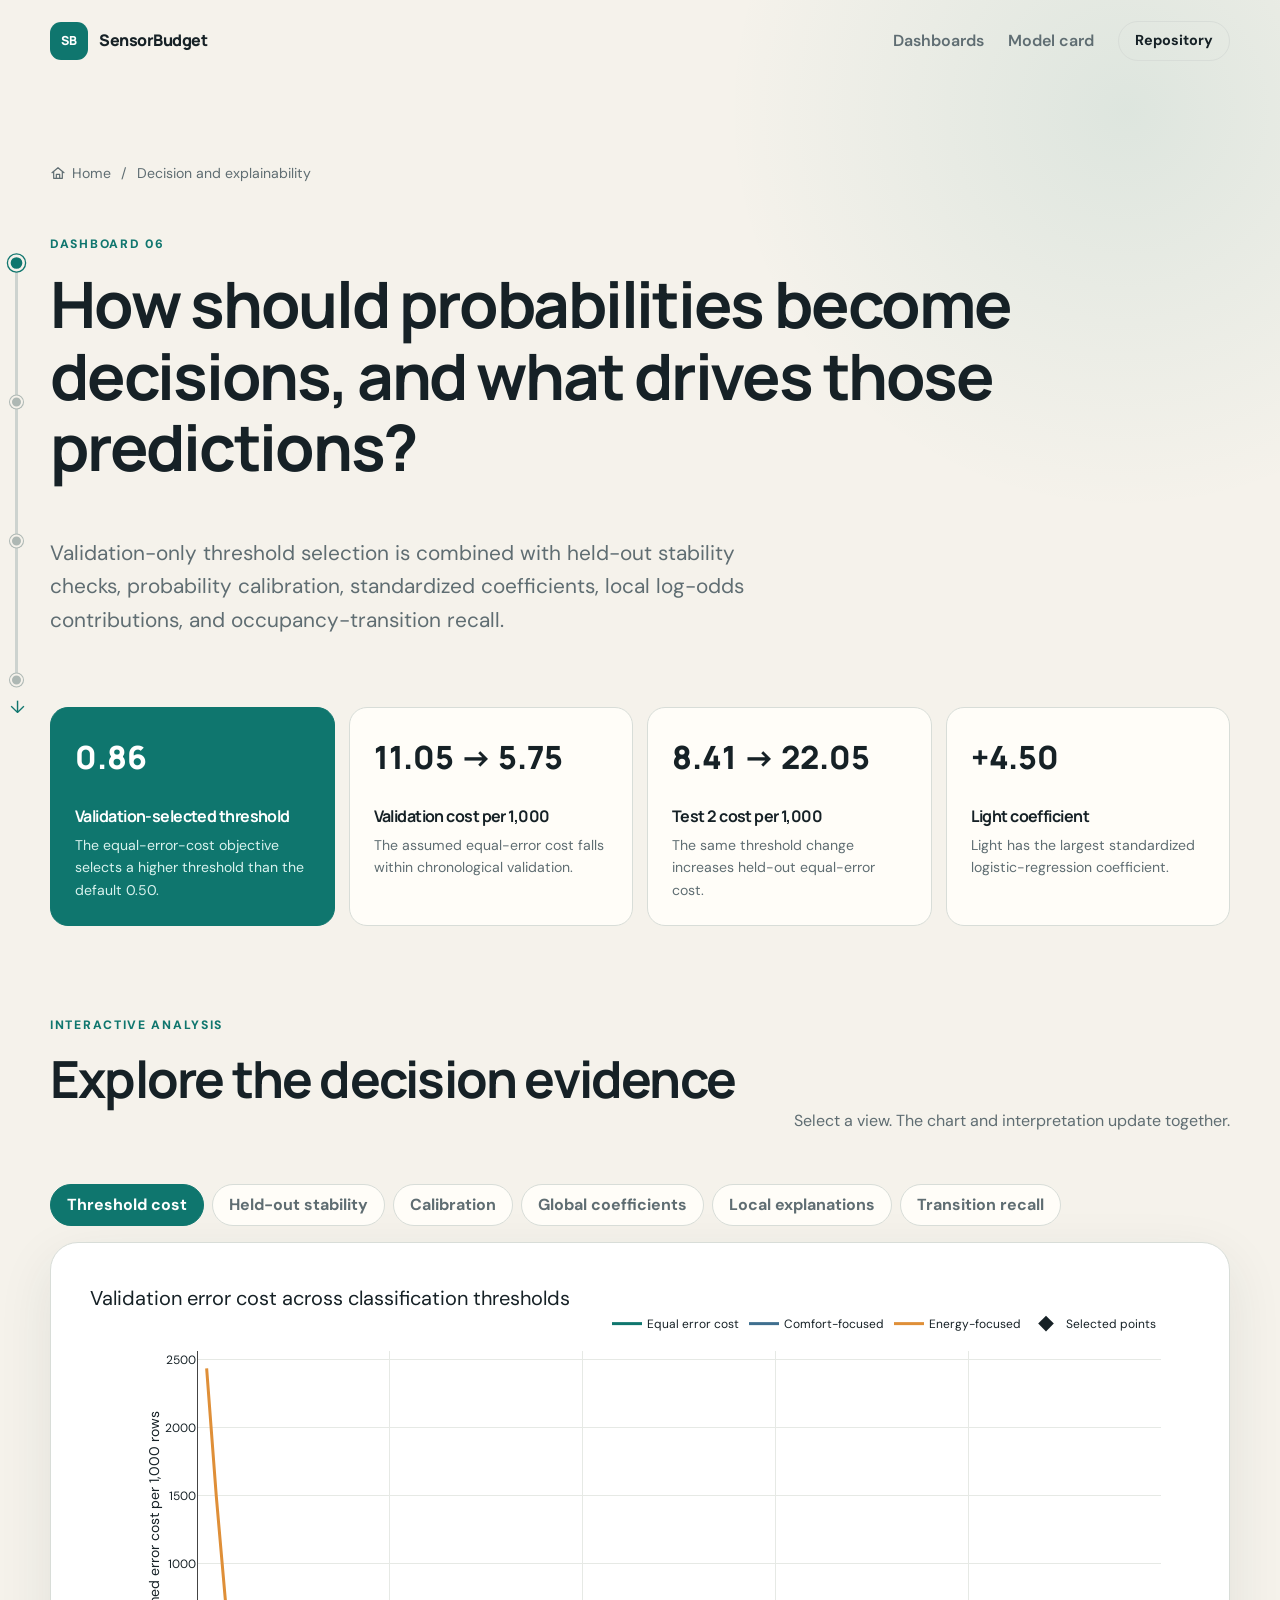
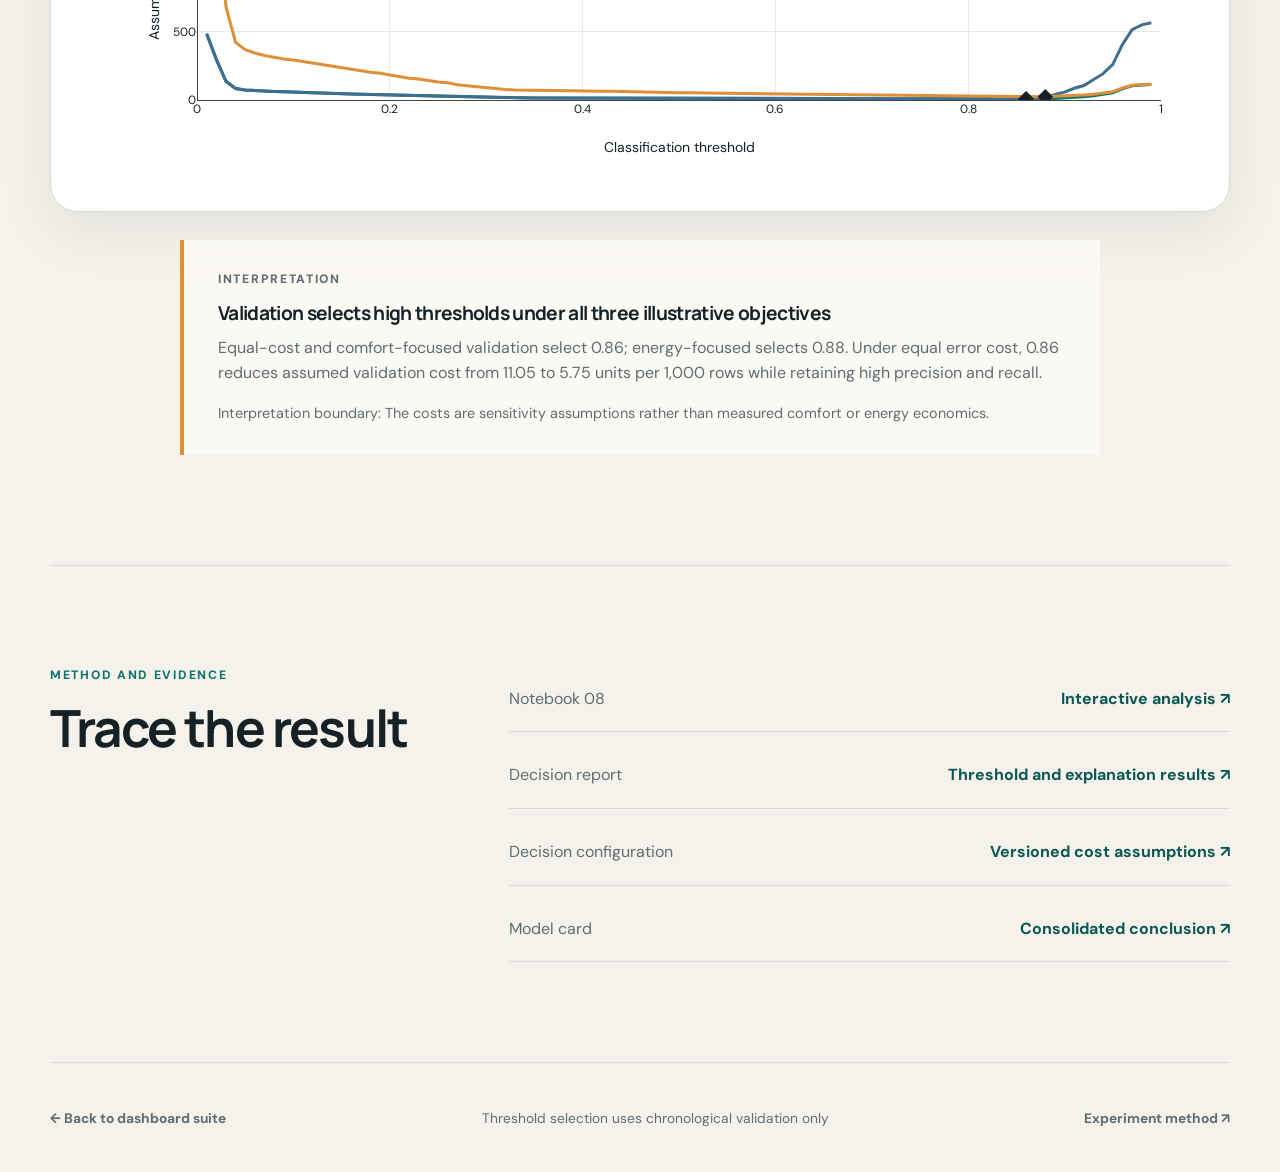
==== site/dashboards/decision-explainability.html @ 262480f1 "feat: add interactive dashboard suite" ====
<!doctype html><html lang="en"><head><meta charset="utf-8"><meta name="viewport" content="width=device-width, initial-scale=1"><meta name="description" content="Interactive SensorBudget decision threshold, calibration, and explanation evidence."><title>Decision and explainability | SensorBudget</title><link rel="preconnect" href="https://fonts.googleapis.com"><link rel="preconnect" href="https://fonts.gstatic.com" crossorigin><link href="https://fonts.googleapis.com/css2?family=DM+Sans:wght@400;500;600;700&amp;family=Manrope:wght@600;700;800&amp;display=swap" rel="stylesheet"><link rel="stylesheet" href="../assets/css/styles.css"><script src="https://cdn.plot.ly/plotly-2.35.2.min.js" defer></script><script src="../assets/js/decision-explainability.js" defer></script></head>
<body><header class="site-header"><a class="brand" href="../index.html" aria-label="SensorBudget home"><span class="brand-mark" aria-hidden="true">SB</span><span>SensorBudget</span></a><nav class="header-nav" aria-label="Primary navigation"><a href="../index.html#dashboards">Dashboards</a><a href="https://github.com/michael-slota/sensorbudget/blob/main/reports/model_card.md">Model card</a><a class="button button-small button-ghost" href="https://github.com/michael-slota/sensorbudget">Repository</a></nav></header>
<main><section class="dashboard-hero"><div><p class="breadcrumb"><a class="breadcrumb-home" href="../index.html"><svg viewBox="0 0 24 24" aria-hidden="true"><path d="M3 11.5 12 4l9 7.5M5.5 10v10h13V10M9.5 20v-6h5v6"/></svg>Home</a><span>/</span>Decision and explainability</p><p class="eyebrow">Dashboard 06</p><h1>How should probabilities become decisions, and what drives those predictions?</h1><p class="hero-lead">Validation-only threshold selection is combined with held-out stability checks, probability calibration, standardized coefficients, local log-odds contributions, and occupancy-transition recall.</p></div></section>
<section class="finding-strip" aria-labelledby="decision-findings-title"><h2 id="decision-findings-title" class="sr-only">Key findings</h2><article class="finding-card finding-card-accent"><span class="finding-value">0.86</span><h3>Validation-selected threshold</h3><p>The equal-error-cost objective selects a higher threshold than the default 0.50.</p></article><article class="finding-card"><span class="finding-value">11.05 → 5.75</span><h3>Validation cost per 1,000</h3><p>The assumed equal-error cost falls within chronological validation.</p></article><article class="finding-card"><span class="finding-value">8.41 → 22.05</span><h3>Test 2 cost per 1,000</h3><p>The same threshold change increases held-out equal-error cost.</p></article><article class="finding-card"><span class="finding-value">+4.50</span><h3>Light coefficient</h3><p>Light has the largest standardized logistic-regression coefficient.</p></article></section>
<section class="dashboard-stage" aria-labelledby="decision-view-heading"><div class="stage-header"><div><p class="eyebrow">Interactive analysis</p><h2 id="decision-view-heading">Explore the decision evidence</h2></div><p>Select a view. The chart and interpretation update together.</p></div><div class="view-tabs" role="tablist" aria-label="Decision and explainability chart views"><button class="view-tab is-active" type="button" role="tab" aria-selected="true" data-view="threshold">Threshold cost</button><button class="view-tab" type="button" role="tab" aria-selected="false" data-view="heldout">Held-out stability</button><button class="view-tab" type="button" role="tab" aria-selected="false" data-view="calibration">Calibration</button><button class="view-tab" type="button" role="tab" aria-selected="false" data-view="coefficients">Global coefficients</button><button class="view-tab" type="button" role="tab" aria-selected="false" data-view="local">Local explanations</button><button class="view-tab" type="button" role="tab" aria-selected="false" data-view="transitions">Transition recall</button></div><div class="chart-shell"><div id="decision-chart" class="plot" role="tabpanel" aria-live="polite" aria-label="Interactive decision and explainability chart"></div><div id="chart-error" class="chart-error" hidden>The chart data could not be loaded. Refresh the page or view the source notebook.</div></div><article class="interpretation-panel" aria-live="polite"><p class="interpretation-label">Interpretation</p><h3 id="interpretation-title"></h3><p id="interpretation-copy"></p><p id="interpretation-boundary" class="interpretation-boundary"></p></article></section>
<section class="section evidence-section" aria-labelledby="decision-evidence-title"><div><p class="eyebrow">Method and evidence</p><h2 id="decision-evidence-title">Trace the result</h2></div><div class="evidence-links"><a href="https://github.com/michael-slota/sensorbudget/blob/main/notebooks/08_decision_explainability.ipynb" target="_blank" rel="noopener noreferrer"><span>Notebook 08</span><strong>Interactive analysis ↗</strong></a><a href="https://github.com/michael-slota/sensorbudget/blob/main/reports/decision_explainability_results.md" target="_blank" rel="noopener noreferrer"><span>Decision report</span><strong>Threshold and explanation results ↗</strong></a><a href="https://github.com/michael-slota/sensorbudget/blob/main/configs/decision_explainability.json" target="_blank" rel="noopener noreferrer"><span>Decision configuration</span><strong>Versioned cost assumptions ↗</strong></a><a href="https://github.com/michael-slota/sensorbudget/blob/main/reports/model_card.md" target="_blank" rel="noopener noreferrer"><span>Model card</span><strong>Consolidated conclusion ↗</strong></a></div></section></main>
<footer class="site-footer"><a href="../index.html">← Back to dashboard suite</a><span>Threshold selection uses chronological validation only</span><a href="https://github.com/michael-slota/sensorbudget/blob/main/docs/decision_explainability.md" target="_blank" rel="noopener noreferrer">Experiment method ↗</a></footer></body></html>
---- site/assets/css/styles.css ----
:root {
  --ink: #162126;
  --muted: #5f6d72;
  --paper: #f5f2eb;
  --surface: #fffdf8;
  --surface-strong: #ffffff;
  --line: #d8ddd8;
  --teal: #0f766e;
  --teal-dark: #0b5752;
  --teal-soft: #dceee9;
  --amber: #df8f38;
  --blue: #3f6f8f;
  --shadow: 0 18px 55px rgb(34 50 54 / 9%);
  --radius-lg: 28px;
  --radius-md: 18px;
  --content: 1180px;
}

* { box-sizing: border-box; }
html { scroll-behavior: smooth; }
body {
  margin: 0;
  color: var(--ink);
  background:
    radial-gradient(circle at 88% 4%, rgb(15 118 110 / 10%), transparent 25rem),
    var(--paper);
  font-family: "DM Sans", system-ui, sans-serif;
  line-height: 1.6;
}

a { color: inherit; }
h1, h2, h3, p { margin-top: 0; }
h1, h2, h3 {
  font-family: "Manrope", "DM Sans", sans-serif;
  line-height: 1.12;
  letter-spacing: -0.035em;
}
h1 { max-width: 900px; font-size: clamp(2.65rem, 6vw, 5.8rem); }
h2 { font-size: clamp(2rem, 4vw, 3.35rem); }
h3 { font-size: 1.2rem; }

.site-header,
.site-footer,
.hero,
.dashboard-hero,
.section,
.finding-strip,
.dashboard-stage {
  width: min(calc(100% - 40px), var(--content));
  margin-inline: auto;
}

.site-header {
  min-height: 82px;
  display: flex;
  align-items: center;
  justify-content: space-between;
  gap: 24px;
}

.scroll-rail {
  --page-progress: 0;
  position: fixed;
  z-index: 20;
  top: 50%;
  left: max(18px, calc((100vw - var(--content)) / 2 - 134px));
  width: 108px;
  height: 430px;
  transform: translateY(-45%);
  color: var(--muted);
}
.scroll-rail-track {
  position: absolute;
  top: 0;
  bottom: 0;
  left: 5px;
  width: 3px;
  overflow: hidden;
  border-radius: 999px;
  background: #cdd3cf;
}
.scroll-rail-track span {
  display: block;
  width: 100%;
  height: 0;
  border-radius: inherit;
  background: var(--teal);
  transition: height 80ms linear;
}
.scroll-rail-links {
  height: 100%;
  display: flex;
  flex-direction: column;
  justify-content: space-between;
}
.scroll-rail-links a {
  position: relative;
  display: flex;
  align-items: center;
  gap: 9px;
  color: var(--muted);
  font-size: 0.84rem;
  font-weight: 700;
  text-decoration: none;
  transition: color 160ms ease;
}
.scroll-rail-dot {
  position: relative;
  z-index: 1;
  width: 13px;
  height: 13px;
  flex: 0 0 13px;
  border: 2px solid var(--paper);
  border-radius: 50%;
  background: #aeb8b4;
  box-shadow: 0 0 0 1px #aeb8b4;
  transition: transform 160ms ease, background 160ms ease, box-shadow 160ms ease;
}
.scroll-rail-links a:hover,
.scroll-rail-links a.is-active { color: var(--teal-dark); }
.scroll-rail-links a.is-active > .scroll-rail-dot {
  transform: scale(1.3);
  background: var(--teal);
  box-shadow: 0 0 0 1px var(--teal);
}
.scroll-rail-more {
  position: absolute;
  bottom: -34px;
  left: 0;
  color: var(--teal);
  font-size: 1.1rem;
  animation: scroll-cue 1.8s ease-in-out infinite;
}
.scroll-rail.is-complete .scroll-rail-more { opacity: 0; animation: none; }

@keyframes scroll-cue {
  0%, 100% { transform: translateY(0); }
  50% { transform: translateY(5px); }
}
.brand {
  display: inline-flex;
  align-items: center;
  gap: 11px;
  font-family: "Manrope", sans-serif;
  font-weight: 800;
  text-decoration: none;
  letter-spacing: -0.03em;
}
.brand-mark {
  display: grid;
  place-items: center;
  width: 38px;
  aspect-ratio: 1;
  color: white;
  background: var(--teal);
  border-radius: 11px;
  font-size: 0.78rem;
  letter-spacing: 0.02em;
}
.header-nav { display: flex; align-items: center; gap: 24px; }
.header-nav > a:not(.button) { color: var(--muted); text-decoration: none; font-weight: 600; }
.header-nav > a:hover { color: var(--teal-dark); }

.button {
  display: inline-flex;
  align-items: center;
  justify-content: center;
  min-height: 48px;
  padding: 0 20px;
  border: 1px solid transparent;
  border-radius: 999px;
  font-weight: 700;
  text-decoration: none;
  transition: transform 160ms ease, background 160ms ease, border-color 160ms ease;
}
.button:hover { transform: translateY(-2px); }
.button-primary { color: white; background: var(--teal); }
.button-primary:hover { background: var(--teal-dark); }
.button-secondary { border-color: var(--line); background: rgb(255 255 255 / 50%); }
.button-ghost { min-height: 40px; border-color: var(--line); }
.button-small { padding-inline: 16px; font-size: 0.9rem; }

.hero { min-height: 570px; display: grid; align-items: center; }
.landing-hero { grid-template-columns: minmax(0, 1.5fr) minmax(310px, 0.65fr); gap: 55px; }
.landing-hero h1 { font-size: clamp(2.5rem, 5vw, 4.45rem); }
.hero-copy { padding-block: 55px; }
.eyebrow,
.panel-kicker,
.interpretation-label {
  margin-bottom: 14px;
  color: var(--teal);
  font-size: 0.76rem;
  font-weight: 800;
  letter-spacing: 0.14em;
  text-transform: uppercase;
}
.hero-lead { max-width: 720px; color: var(--muted); font-size: clamp(1.05rem, 2vw, 1.3rem); }
.hero-actions { display: flex; flex-wrap: wrap; gap: 12px; margin-top: 32px; }
.scope-note { margin-top: 20px; color: var(--muted); font-size: 0.88rem; }
.hero-panel {
  padding: 30px;
  border: 1px solid rgb(15 118 110 / 16%);
  border-radius: var(--radius-lg);
  background: rgb(255 253 248 / 82%);
  box-shadow: var(--shadow);
  backdrop-filter: blur(12px);
}
.metric-stack > div { padding: 22px 0; border-top: 1px solid var(--line); }
.metric-stack > div:first-child { border-top: 0; }
.metric-value { display: block; font-family: "Manrope", sans-serif; font-size: 2rem; font-weight: 800; }
.metric-label { color: var(--muted); font-size: 0.9rem; }
.panel-footnote { margin: 8px 0 0; color: var(--muted); font-size: 0.8rem; }

.section { padding-block: 100px; }
.narrative-section { padding-block: 70px 90px; border-top: 1px solid var(--line); }
.narrative-section > div:first-child,
.narrative-copy { max-width: 880px; }
.narrative-copy { margin-top: 30px; color: var(--muted); font-size: 1.12rem; }
#dashboards { border-top: 1px solid var(--line); }
.section-heading { margin-bottom: 42px; }
.section-heading h2 { margin-bottom: 14px; }
.section-heading p:last-child { max-width: 620px; margin-bottom: 0; color: var(--muted); }

.dashboard-grid { display: grid; grid-template-columns: repeat(2, minmax(0, 1fr)); gap: 18px; }
.dashboard-card {
  position: relative;
  min-height: 220px;
  padding: 28px;
  display: grid;
  grid-template-columns: 48px 1fr auto;
  gap: 20px;
  border: 1px solid var(--line);
  border-radius: var(--radius-md);
  background: rgb(255 253 248 / 75%);
  text-decoration: none;
}
.dashboard-card-live { box-shadow: 0 0 0 0 transparent; transition: box-shadow 180ms ease, transform 180ms ease; }
.dashboard-card-live:hover { transform: translateY(-4px); box-shadow: var(--shadow); border-color: rgb(15 118 110 / 35%); }
.dashboard-card-planned { color: #788387; background: rgb(235 234 229 / 55%); }
.card-index { font-family: "Manrope", sans-serif; color: var(--teal); font-weight: 800; }
.dashboard-card h3 { margin: 14px 0 10px; font-size: 1.45rem; }
.dashboard-card p { margin: 0; color: var(--muted); }
.card-arrow { align-self: end; color: var(--teal); font-size: 1.8rem; }
.status-pill { display: inline-flex; padding: 4px 9px; border-radius: 999px; background: #e4e6e2; font-size: 0.7rem; font-weight: 800; text-transform: uppercase; letter-spacing: 0.09em; }
.status-live { color: var(--teal-dark); background: var(--teal-soft); }

.boundary-section { margin-bottom: 90px; padding: 60px; border-radius: var(--radius-lg); color: white; background: var(--ink); }
.boundary-section .eyebrow { color: #72c5ba; }
.boundary-section h2 { max-width: 850px; }
.boundary-grid { display: grid; grid-template-columns: repeat(3, 1fr); gap: 32px; margin-top: 40px; color: #c7d0d2; }
.boundary-grid strong { display: block; margin-bottom: 8px; color: white; font-family: "Manrope", sans-serif; }

.closing-summary { max-width: 980px; padding-top: 30px; padding-bottom: 110px; }
.closing-summary h2 { max-width: 900px; }
.summary-lead { max-width: 790px; color: var(--muted); font-size: 1.12rem; }
.summary-points { margin: 36px 0 38px; border-top: 1px solid var(--line); }
.summary-points p { margin: 0; padding: 20px 0; border-bottom: 1px solid var(--line); color: var(--muted); }
.summary-points strong { display: inline-block; width: 190px; color: var(--ink); font-family: "Manrope", sans-serif; }

.dashboard-hero { min-height: 420px; padding-block: 80px 50px; }
.dashboard-hero h1 { max-width: 1000px; font-size: clamp(2.5rem, 5vw, 4.8rem); }
.breadcrumb { display: flex; gap: 10px; margin-bottom: 50px; color: var(--muted); font-size: 0.88rem; }
.breadcrumb a { text-decoration: none; }
.breadcrumb-home { display: inline-flex; align-items: center; gap: 6px; }
.breadcrumb-home svg { width: 16px; height: 16px; fill: none; stroke: currentColor; stroke-width: 1.8; stroke-linecap: round; stroke-linejoin: round; }
.finding-strip { display: grid; grid-template-columns: repeat(4, 1fr); gap: 14px; }
.finding-card { min-height: 200px; padding: 24px; border: 1px solid var(--line); border-radius: var(--radius-md); background: var(--surface); }
.finding-card-accent { color: white; background: var(--teal); border-color: var(--teal); }
.finding-value { display: block; margin-bottom: 25px; font-family: "Manrope", sans-serif; font-size: 2rem; font-weight: 800; }
.finding-card h3 { margin-bottom: 8px; font-size: 1rem; }
.finding-card p { margin: 0; color: var(--muted); font-size: 0.88rem; }
.finding-card-accent p { color: #d9f2ee; }

.dashboard-stage { padding-block: 90px 110px; }
.stage-header { display: flex; align-items: end; justify-content: space-between; gap: 40px; margin-bottom: 34px; }
.stage-header p:last-child { max-width: 450px; color: var(--muted); }
.view-tabs { display: flex; flex-wrap: wrap; gap: 8px; margin-bottom: 16px; }
.view-tab {
  min-height: 42px;
  padding: 0 16px;
  border: 1px solid var(--line);
  border-radius: 999px;
  color: var(--muted);
  background: var(--surface);
  font: inherit;
  font-weight: 700;
  cursor: pointer;
}
.view-tab:hover { border-color: var(--teal); color: var(--teal-dark); }
.view-tab.is-active { color: white; border-color: var(--teal); background: var(--teal); }
.view-tab:focus-visible, a:focus-visible { outline: 3px solid rgb(223 143 56 / 55%); outline-offset: 3px; }
.chart-shell { min-height: 570px; padding: 16px; border: 1px solid var(--line); border-radius: var(--radius-lg); background: var(--surface-strong); box-shadow: var(--shadow); }
.plot { width: 100%; min-height: 535px; }
.plot .svg-container { overflow: visible; }
.chart-error { padding: 70px 25px; color: #8d342f; text-align: center; }
.interpretation-panel { max-width: 920px; margin: 28px auto 0; padding: 30px 34px; border-left: 4px solid var(--amber); background: rgb(255 253 248 / 65%); }
.interpretation-panel h3 { margin-bottom: 10px; }
.interpretation-panel p { color: var(--muted); }
.interpretation-boundary { margin-bottom: 0; font-size: 0.9rem; }

.evidence-section { display: grid; grid-template-columns: 0.7fr 1.3fr; gap: 70px; border-top: 1px solid var(--line); }
.evidence-links { display: grid; gap: 10px; }
.evidence-links a { display: flex; justify-content: space-between; gap: 20px; padding: 20px 0; border-bottom: 1px solid var(--line); text-decoration: none; }
.evidence-links span { color: var(--muted); }
.evidence-links strong { color: var(--teal-dark); }

.site-footer { min-height: 110px; display: flex; justify-content: space-between; align-items: center; gap: 25px; border-top: 1px solid var(--line); color: var(--muted); font-size: 0.86rem; }
.site-footer a { font-weight: 700; text-decoration: none; }
.license-links { text-align: center; }
.license-links a { color: var(--teal-dark); }
.sr-only { position: absolute; width: 1px; height: 1px; padding: 0; margin: -1px; overflow: hidden; clip: rect(0, 0, 0, 0); white-space: nowrap; border: 0; }

@media (max-width: 900px) {
  .landing-hero, .narrative-section, .evidence-section { grid-template-columns: 1fr; gap: 30px; }
  .hero { min-height: auto; }
  .hero-copy { padding-bottom: 20px; }
  .hero-panel { margin-bottom: 80px; }
  .finding-strip { grid-template-columns: repeat(2, 1fr); }
  .boundary-grid { grid-template-columns: 1fr; }
  .summary-points strong { display: block; width: auto; margin-bottom: 6px; }
}

@media (max-width: 1500px) {
  .scroll-rail {
    left: max(10px, calc((100vw - var(--content)) / 2 - 40px));
    width: 18px;
  }
  .scroll-rail-links a { font-size: 0; }
  .scroll-rail-links a { gap: 0; }
}

@media (max-width: 760px) {
  .scroll-rail {
    top: auto;
    right: 0;
    bottom: 0;
    left: 0;
    width: 100%;
    height: 3px;
    transform: none;
  }
  .scroll-rail-track { inset: 0; width: 100%; height: 3px; }
  .scroll-rail-track span { width: calc(var(--page-progress) * 100%); height: 100% !important; transition: width 80ms linear; }
  .scroll-rail-links,
  .scroll-rail-more { display: none; }
}

@media (max-width: 680px) {
  .site-header { align-items: flex-start; padding-block: 18px; }
  .header-nav > a:not(.button) { display: none; }
  .header-nav { gap: 8px; }
  .dashboard-grid, .finding-strip { grid-template-columns: 1fr; }
  .dashboard-card { grid-template-columns: 38px 1fr; }
  .card-arrow { display: none; }
  .section-heading, .stage-header, .site-footer { align-items: flex-start; flex-direction: column; }
  .section { padding-block: 70px; }
  .boundary-section { padding: 35px 26px; }
  .chart-shell { min-height: 500px; padding: 5px; }
  .plot { min-height: 485px; }
  .interpretation-panel { padding: 25px 22px; }
}

@media (prefers-reduced-motion: reduce) {
  html { scroll-behavior: auto; }
  *, *::before, *::after { transition-duration: 0.01ms !important; }
}
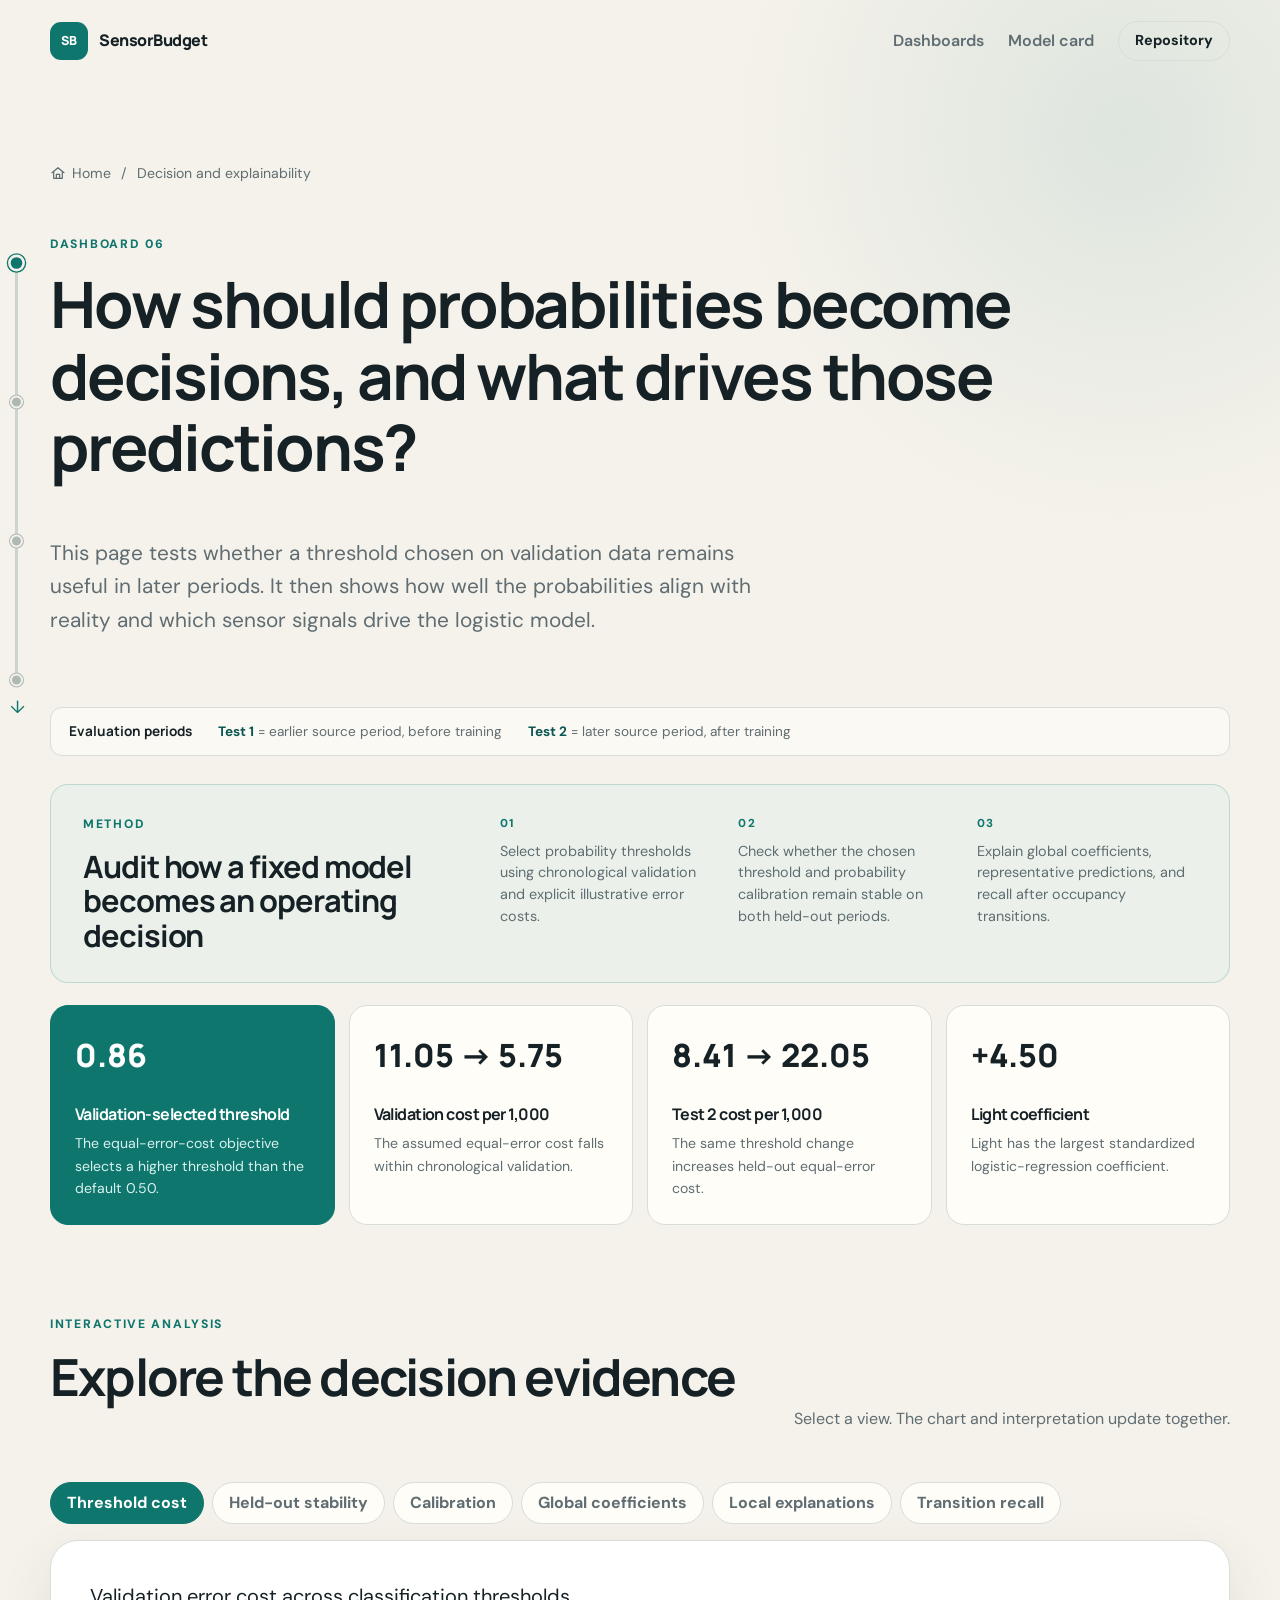
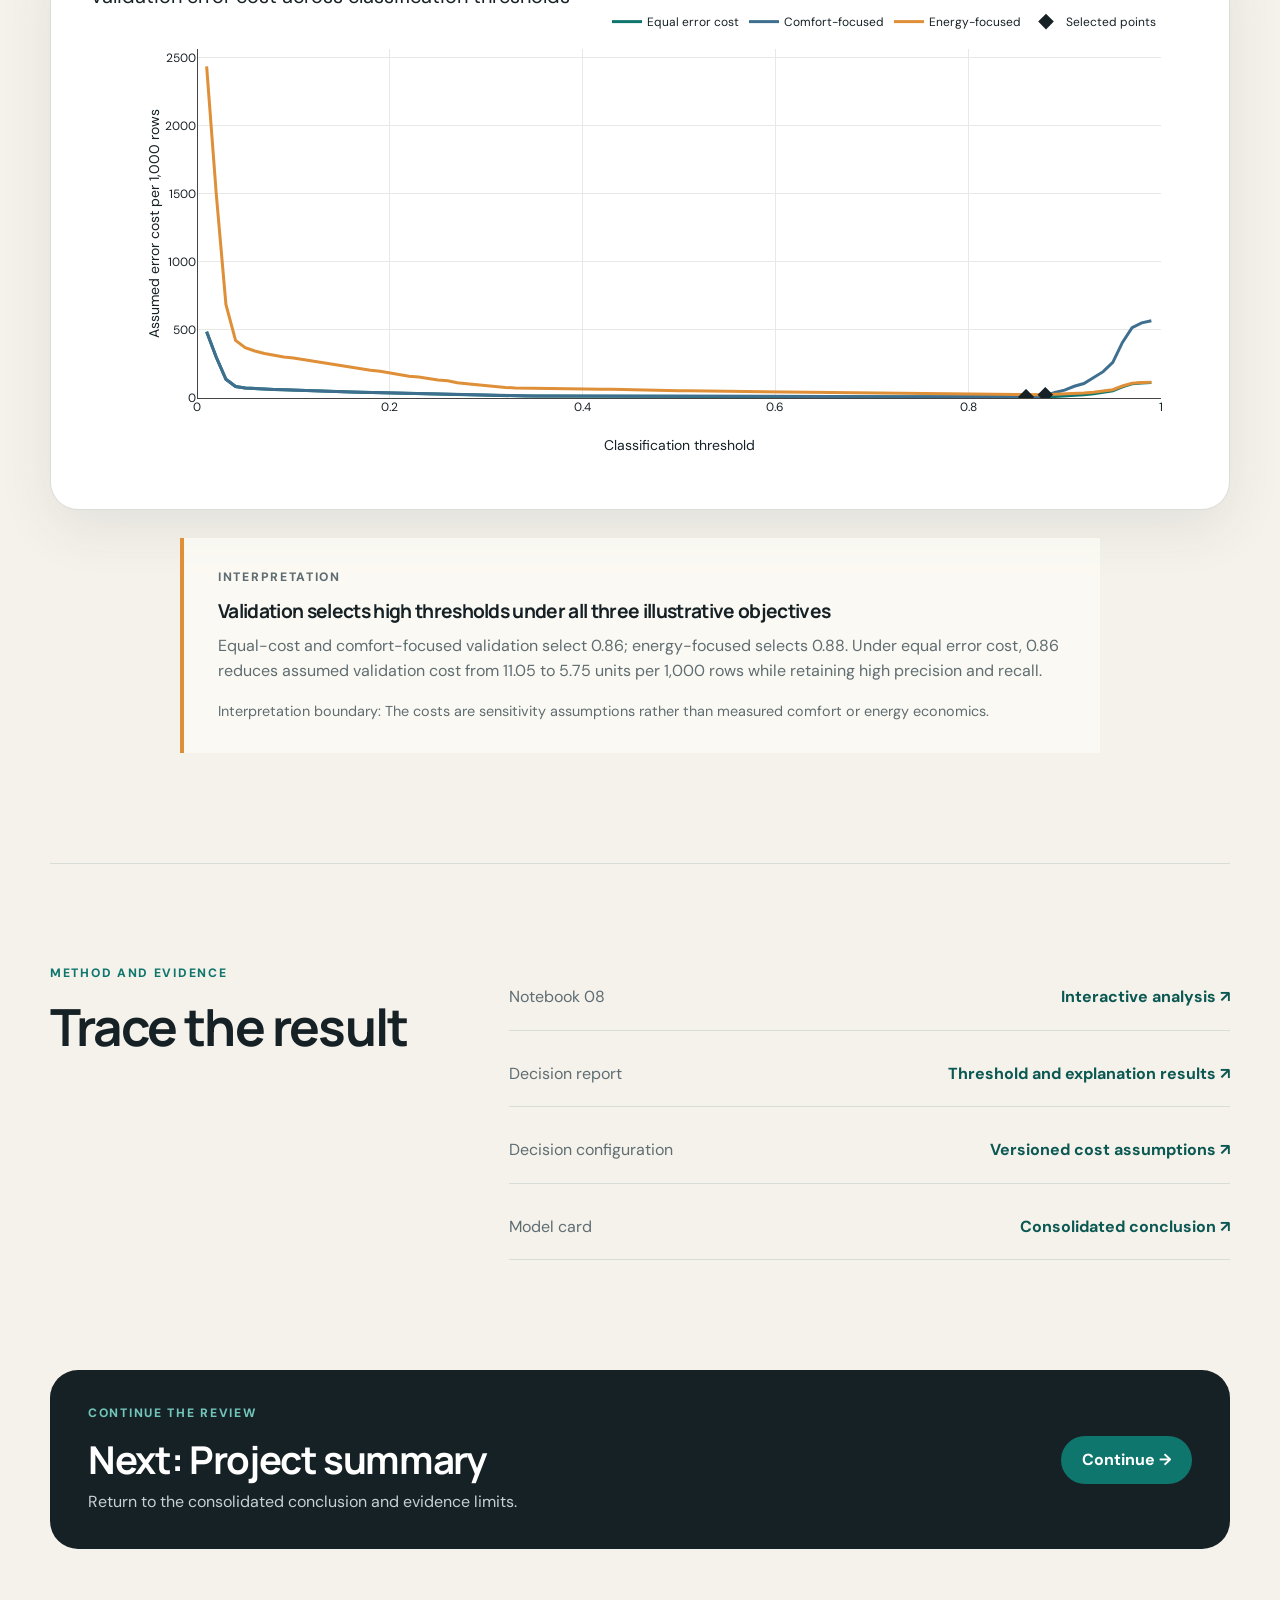
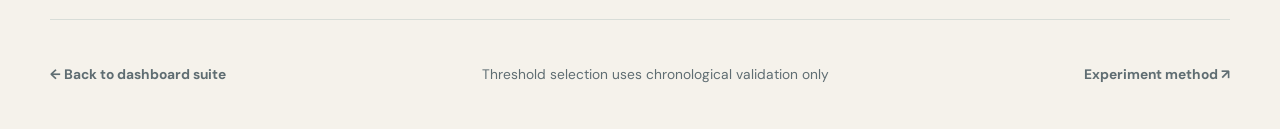
==== commit 4ce12218: "Improve project readability and navigation" ====
--- a/site/dashboards/decision-explainability.html
+++ b/site/dashboards/decision-explainability.html
@@ -1,6 +1,6 @@
 <!doctype html><html lang="en"><head><meta charset="utf-8"><meta name="viewport" content="width=device-width, initial-scale=1"><meta name="description" content="Interactive SensorBudget decision threshold, calibration, and explanation evidence."><title>Decision and explainability | SensorBudget</title><link rel="preconnect" href="https://fonts.googleapis.com"><link rel="preconnect" href="https://fonts.gstatic.com" crossorigin><link href="https://fonts.googleapis.com/css2?family=DM+Sans:wght@400;500;600;700&amp;family=Manrope:wght@600;700;800&amp;display=swap" rel="stylesheet"><link rel="stylesheet" href="../assets/css/styles.css"><script src="https://cdn.plot.ly/plotly-2.35.2.min.js" defer></script><script src="../assets/js/decision-explainability.js" defer></script></head>
 <body><header class="site-header"><a class="brand" href="../index.html" aria-label="SensorBudget home"><span class="brand-mark" aria-hidden="true">SB</span><span>SensorBudget</span></a><nav class="header-nav" aria-label="Primary navigation"><a href="../index.html#dashboards">Dashboards</a><a href="https://github.com/michael-slota/sensorbudget/blob/main/reports/model_card.md">Model card</a><a class="button button-small button-ghost" href="https://github.com/michael-slota/sensorbudget">Repository</a></nav></header>
-<main><section class="dashboard-hero"><div><p class="breadcrumb"><a class="breadcrumb-home" href="../index.html"><svg viewBox="0 0 24 24" aria-hidden="true"><path d="M3 11.5 12 4l9 7.5M5.5 10v10h13V10M9.5 20v-6h5v6"/></svg>Home</a><span>/</span>Decision and explainability</p><p class="eyebrow">Dashboard 06</p><h1>How should probabilities become decisions, and what drives those predictions?</h1><p class="hero-lead">Validation-only threshold selection is combined with held-out stability checks, probability calibration, standardized coefficients, local log-odds contributions, and occupancy-transition recall.</p></div></section>
+<main><section class="dashboard-hero"><div><p class="breadcrumb"><a class="breadcrumb-home" href="../index.html"><svg viewBox="0 0 24 24" aria-hidden="true"><path d="M3 11.5 12 4l9 7.5M5.5 10v10h13V10M9.5 20v-6h5v6"/></svg>Home</a><span>/</span>Decision and explainability</p><p class="eyebrow">Dashboard 06</p><h1>How should probabilities become decisions, and what drives those predictions?</h1><p class="hero-lead">This page tests whether a threshold chosen on validation data remains useful in later periods. It then shows how well the probabilities align with reality and which sensor signals drive the logistic model.</p></div></section>
 <section class="finding-strip" aria-labelledby="decision-findings-title"><h2 id="decision-findings-title" class="sr-only">Key findings</h2><article class="finding-card finding-card-accent"><span class="finding-value">0.86</span><h3>Validation-selected threshold</h3><p>The equal-error-cost objective selects a higher threshold than the default 0.50.</p></article><article class="finding-card"><span class="finding-value">11.05 → 5.75</span><h3>Validation cost per 1,000</h3><p>The assumed equal-error cost falls within chronological validation.</p></article><article class="finding-card"><span class="finding-value">8.41 → 22.05</span><h3>Test 2 cost per 1,000</h3><p>The same threshold change increases held-out equal-error cost.</p></article><article class="finding-card"><span class="finding-value">+4.50</span><h3>Light coefficient</h3><p>Light has the largest standardized logistic-regression coefficient.</p></article></section>
 <section class="dashboard-stage" aria-labelledby="decision-view-heading"><div class="stage-header"><div><p class="eyebrow">Interactive analysis</p><h2 id="decision-view-heading">Explore the decision evidence</h2></div><p>Select a view. The chart and interpretation update together.</p></div><div class="view-tabs" role="tablist" aria-label="Decision and explainability chart views"><button class="view-tab is-active" type="button" role="tab" aria-selected="true" data-view="threshold">Threshold cost</button><button class="view-tab" type="button" role="tab" aria-selected="false" data-view="heldout">Held-out stability</button><button class="view-tab" type="button" role="tab" aria-selected="false" data-view="calibration">Calibration</button><button class="view-tab" type="button" role="tab" aria-selected="false" data-view="coefficients">Global coefficients</button><button class="view-tab" type="button" role="tab" aria-selected="false" data-view="local">Local explanations</button><button class="view-tab" type="button" role="tab" aria-selected="false" data-view="transitions">Transition recall</button></div><div class="chart-shell"><div id="decision-chart" class="plot" role="tabpanel" aria-live="polite" aria-label="Interactive decision and explainability chart"></div><div id="chart-error" class="chart-error" hidden>The chart data could not be loaded. Refresh the page or view the source notebook.</div></div><article class="interpretation-panel" aria-live="polite"><p class="interpretation-label">Interpretation</p><h3 id="interpretation-title"></h3><p id="interpretation-copy"></p><p id="interpretation-boundary" class="interpretation-boundary"></p></article></section>
 <section class="section evidence-section" aria-labelledby="decision-evidence-title"><div><p class="eyebrow">Method and evidence</p><h2 id="decision-evidence-title">Trace the result</h2></div><div class="evidence-links"><a href="https://github.com/michael-slota/sensorbudget/blob/main/notebooks/08_decision_explainability.ipynb" target="_blank" rel="noopener noreferrer"><span>Notebook 08</span><strong>Interactive analysis ↗</strong></a><a href="https://github.com/michael-slota/sensorbudget/blob/main/reports/decision_explainability_results.md" target="_blank" rel="noopener noreferrer"><span>Decision report</span><strong>Threshold and explanation results ↗</strong></a><a href="https://github.com/michael-slota/sensorbudget/blob/main/configs/decision_explainability.json" target="_blank" rel="noopener noreferrer"><span>Decision configuration</span><strong>Versioned cost assumptions ↗</strong></a><a href="https://github.com/michael-slota/sensorbudget/blob/main/reports/model_card.md" target="_blank" rel="noopener noreferrer"><span>Model card</span><strong>Consolidated conclusion ↗</strong></a></div></section></main>
--- a/site/assets/css/styles.css
+++ b/site/assets/css/styles.css
@@ -195,6 +195,10 @@
   text-transform: uppercase;
 }
 .hero-lead { max-width: 720px; color: var(--muted); font-size: clamp(1.05rem, 2vw, 1.3rem); }
+.hero-question { max-width: 720px; margin: 28px 0 0; padding: 18px 0 18px 20px; border-left: 3px solid var(--teal); font-family: "Manrope", sans-serif; font-size: 1.12rem; font-weight: 700; line-height: 1.4; }
+.hero-question span { display: block; margin-bottom: 5px; color: var(--teal-dark); font-family: "DM Sans", sans-serif; font-size: 0.72rem; font-weight: 800; letter-spacing: 0.12em; text-transform: uppercase; }
+.hero-takeaway { max-width: 720px; margin: 18px 0 0; padding: 14px 16px; border-radius: 12px; color: var(--muted); background: rgb(220 238 233 / 55%); }
+.hero-takeaway strong { color: var(--ink); }
 .hero-actions { display: flex; flex-wrap: wrap; gap: 12px; margin-top: 32px; }
 .scope-note { margin-top: 20px; color: var(--muted); font-size: 0.88rem; }
 .hero-panel {
@@ -212,6 +216,16 @@
 .panel-footnote { margin: 8px 0 0; color: var(--muted); font-size: 0.8rem; }
 
 .section { padding-block: 100px; }
+.method-overview { padding-block: 74px 88px; border-top: 1px solid var(--line); }
+.method-heading { max-width: 820px; }
+.method-heading h2 { margin-bottom: 14px; }
+.method-heading > p:last-child { max-width: 700px; color: var(--muted); }
+.method-flow { display: grid; grid-template-columns: repeat(4, 1fr); gap: 12px; margin: 36px 0 0; padding: 0; list-style: none; counter-reset: none; }
+.method-flow li { position: relative; min-height: 150px; padding: 22px; border: 1px solid var(--line); border-radius: var(--radius-md); background: var(--surface); }
+.method-flow li:not(:last-child)::after { content: "→"; position: absolute; z-index: 2; top: 50%; right: -13px; width: 25px; color: var(--teal); background: var(--paper); font-size: 1.1rem; font-weight: 800; text-align: center; transform: translateY(-50%); }
+.method-flow span { display: block; color: var(--teal); font-size: 0.72rem; font-weight: 800; letter-spacing: 0.1em; }
+.method-flow strong { display: block; margin-top: 18px; font-family: "Manrope", sans-serif; }
+.method-flow small { display: block; margin-top: 7px; color: var(--muted); line-height: 1.4; }
 .narrative-section { padding-block: 70px 90px; border-top: 1px solid var(--line); }
 .narrative-section > div:first-child,
 .narrative-copy { max-width: 880px; }
@@ -220,6 +234,28 @@
 .section-heading { margin-bottom: 42px; }
 .section-heading h2 { margin-bottom: 14px; }
 .section-heading p:last-child { max-width: 620px; margin-bottom: 0; color: var(--muted); }
+
+.review-path {
+  display: grid;
+  grid-template-columns: minmax(250px, 0.8fr) minmax(0, 1.5fr);
+  gap: 42px;
+  margin-bottom: 30px;
+  padding: 28px 30px;
+  border: 1px solid rgb(15 118 110 / 20%);
+  border-radius: var(--radius-md);
+  background: rgb(220 238 233 / 42%);
+}
+.review-path h3 { margin-bottom: 9px; font-size: 1.35rem; }
+.review-path p { margin-bottom: 0; color: var(--muted); }
+.review-path ol { display: grid; grid-template-columns: repeat(4, 1fr); gap: 10px; margin: 0; padding: 0; list-style: none; }
+.review-path a { height: 100%; padding: 16px; display: grid; align-content: start; border-radius: 12px; background: rgb(255 253 248 / 78%); text-decoration: none; }
+.review-path a:hover { background: var(--surface-strong); box-shadow: 0 8px 24px rgb(34 50 54 / 8%); }
+.review-path a span { color: var(--teal); font-size: 0.72rem; font-weight: 800; letter-spacing: 0.1em; }
+.review-path a strong { margin-top: 8px; font-family: "Manrope", sans-serif; }
+.review-path a small { margin-top: 5px; color: var(--muted); line-height: 1.35; }
+.additional-dashboard-heading { max-width: 650px; margin: 54px 0 22px; }
+.additional-dashboard-heading h3 { margin-bottom: 8px; font-size: 1.45rem; }
+.additional-dashboard-heading p:last-child { margin-bottom: 0; color: var(--muted); }
 
 .dashboard-grid { display: grid; grid-template-columns: repeat(2, minmax(0, 1fr)); gap: 18px; }
 .dashboard-card {
@@ -264,6 +300,14 @@
 .breadcrumb-home { display: inline-flex; align-items: center; gap: 6px; }
 .breadcrumb-home svg { width: 16px; height: 16px; fill: none; stroke: currentColor; stroke-width: 1.8; stroke-linecap: round; stroke-linejoin: round; }
 .finding-strip { display: grid; grid-template-columns: repeat(4, 1fr); gap: 14px; }
+.period-key { width: min(calc(100% - 40px), var(--content)); margin: 0 auto 18px; padding: 13px 18px; display: flex; flex-wrap: wrap; gap: 8px 26px; border: 1px solid var(--line); border-radius: 12px; color: var(--muted); background: rgb(255 253 248 / 62%); font-size: 0.85rem; }
+.period-key strong { color: var(--ink); font-family: "Manrope", sans-serif; }
+.period-key b { color: var(--teal-dark); }
+.dashboard-method { width: min(calc(100% - 40px), var(--content)); margin: 28px auto 22px; padding: 30px 32px; display: grid; grid-template-columns: minmax(240px, 0.7fr) minmax(0, 1.3fr); gap: 42px; border: 1px solid rgb(15 118 110 / 20%); border-radius: var(--radius-md); background: rgb(220 238 233 / 36%); }
+.dashboard-method h2 { margin-bottom: 0; font-size: clamp(1.45rem, 2.4vw, 2.1rem); }
+.dashboard-method ol { display: grid; grid-template-columns: repeat(3, 1fr); gap: 18px; margin: 0; padding: 0; list-style: none; }
+.dashboard-method li { color: var(--muted); font-size: 0.9rem; line-height: 1.5; }
+.dashboard-method li span { display: block; margin-bottom: 8px; color: var(--teal); font-size: 0.72rem; font-weight: 800; letter-spacing: 0.1em; }
 .finding-card { min-height: 200px; padding: 24px; border: 1px solid var(--line); border-radius: var(--radius-md); background: var(--surface); }
 .finding-card-accent { color: white; background: var(--teal); border-color: var(--teal); }
 .finding-value { display: block; margin-bottom: 25px; font-family: "Manrope", sans-serif; font-size: 2rem; font-weight: 800; }
@@ -305,18 +349,26 @@
 .evidence-links strong { color: var(--teal-dark); }
 
 .site-footer { min-height: 110px; display: flex; justify-content: space-between; align-items: center; gap: 25px; border-top: 1px solid var(--line); color: var(--muted); font-size: 0.86rem; }
+.dashboard-next { width: min(calc(100% - 40px), var(--content)); margin: 10px auto 70px; padding: 34px 38px; display: flex; align-items: center; justify-content: space-between; gap: 35px; border-radius: var(--radius-lg); color: white; background: var(--ink); }
+.dashboard-next .eyebrow { color: #72c5ba; }
+.dashboard-next h2 { margin-bottom: 8px; font-size: clamp(1.7rem, 3vw, 2.6rem); }
+.dashboard-next p:last-child { max-width: 650px; margin-bottom: 0; color: #c7d0d2; }
+.dashboard-next .button { flex: 0 0 auto; }
 .site-footer a { font-weight: 700; text-decoration: none; }
 .license-links { text-align: center; }
 .license-links a { color: var(--teal-dark); }
 .sr-only { position: absolute; width: 1px; height: 1px; padding: 0; margin: -1px; overflow: hidden; clip: rect(0, 0, 0, 0); white-space: nowrap; border: 0; }
 
 @media (max-width: 900px) {
-  .landing-hero, .narrative-section, .evidence-section { grid-template-columns: 1fr; gap: 30px; }
+  .landing-hero, .narrative-section, .evidence-section, .review-path { grid-template-columns: 1fr; gap: 30px; }
   .hero { min-height: auto; }
   .hero-copy { padding-bottom: 20px; }
   .hero-panel { margin-bottom: 80px; }
   .finding-strip { grid-template-columns: repeat(2, 1fr); }
   .boundary-grid { grid-template-columns: 1fr; }
+  .method-flow { grid-template-columns: repeat(2, 1fr); }
+  .dashboard-method { grid-template-columns: 1fr; gap: 24px; }
+  .method-flow li::after { display: none; }
   .summary-points strong { display: block; width: auto; margin-bottom: 6px; }
 }
 
@@ -350,9 +402,13 @@
   .header-nav > a:not(.button) { display: none; }
   .header-nav { gap: 8px; }
   .dashboard-grid, .finding-strip { grid-template-columns: 1fr; }
+  .method-flow { grid-template-columns: 1fr; }
+  .dashboard-method ol { grid-template-columns: 1fr; }
+  .review-path ol { grid-template-columns: 1fr; }
   .dashboard-card { grid-template-columns: 38px 1fr; }
   .card-arrow { display: none; }
   .section-heading, .stage-header, .site-footer { align-items: flex-start; flex-direction: column; }
+  .dashboard-next { align-items: flex-start; flex-direction: column; padding: 28px 25px; }
   .section { padding-block: 70px; }
   .boundary-section { padding: 35px 26px; }
   .chart-shell { min-height: 500px; padding: 5px; }
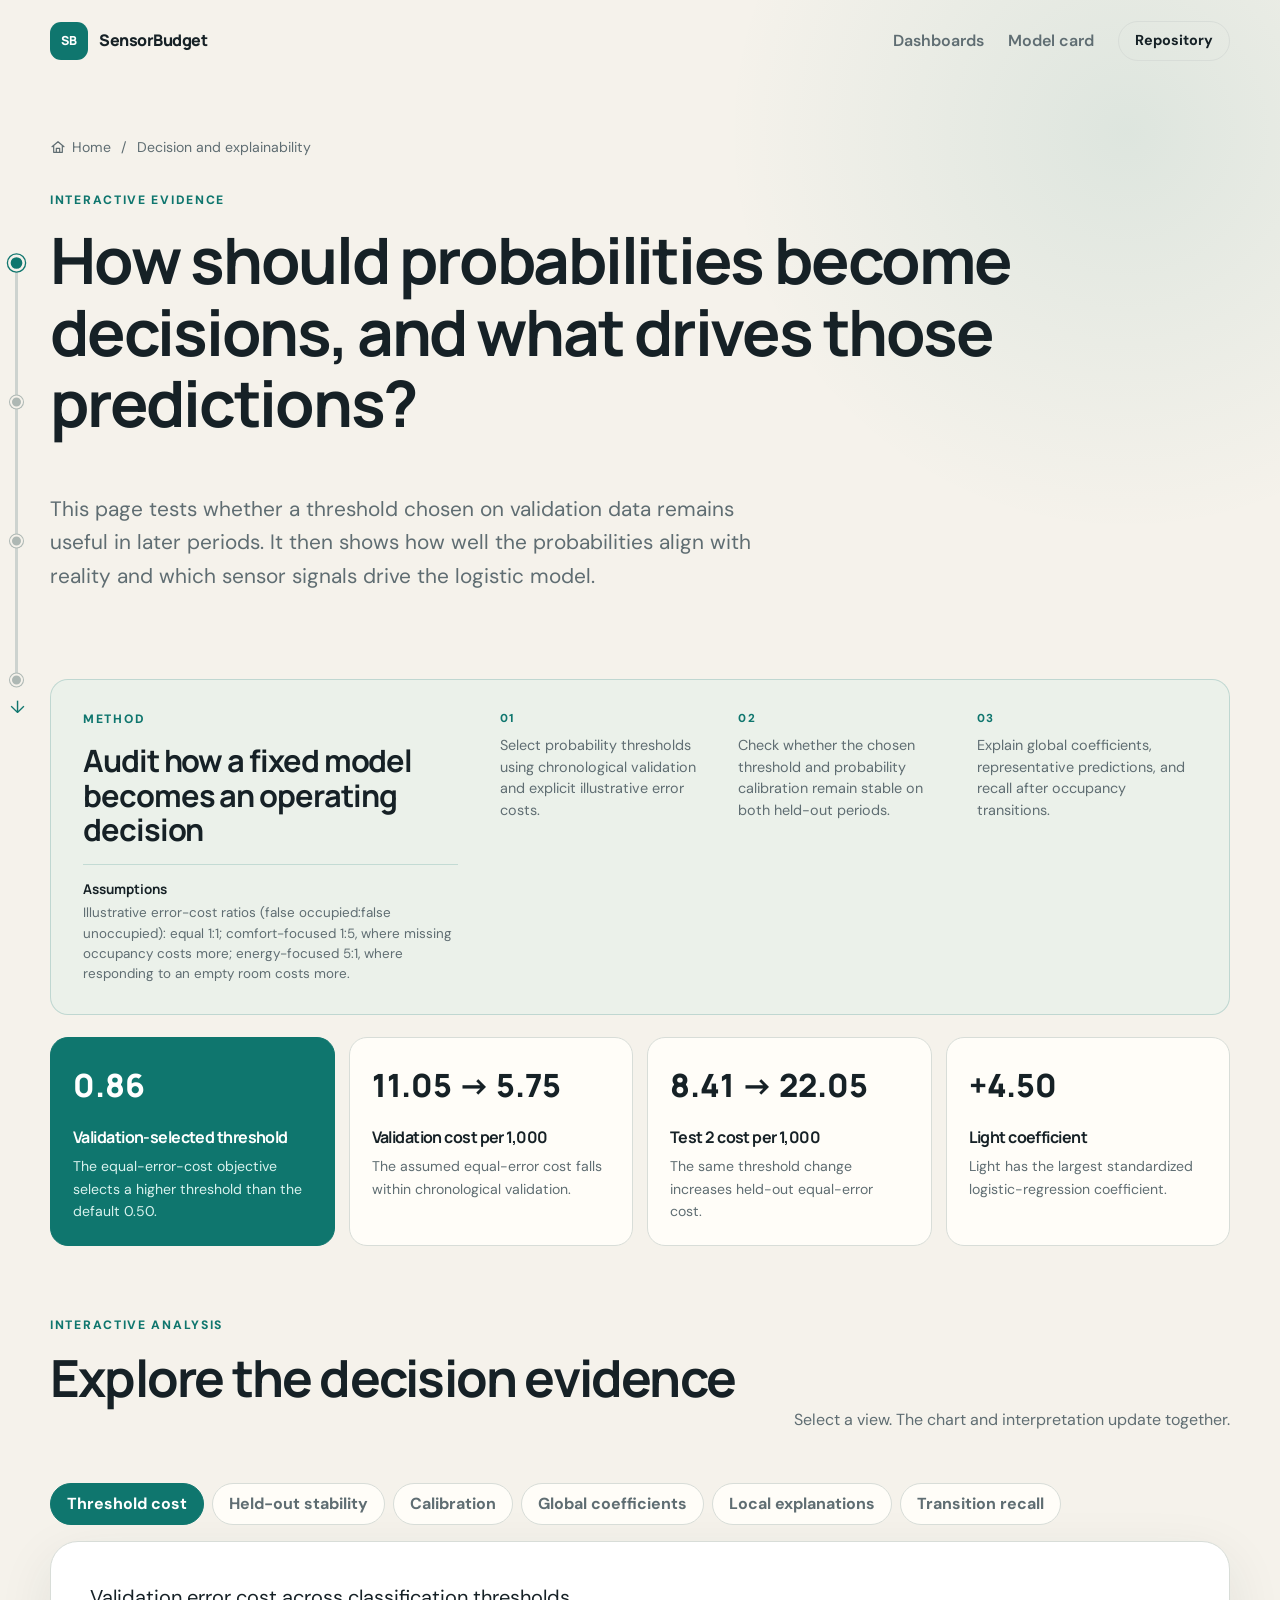
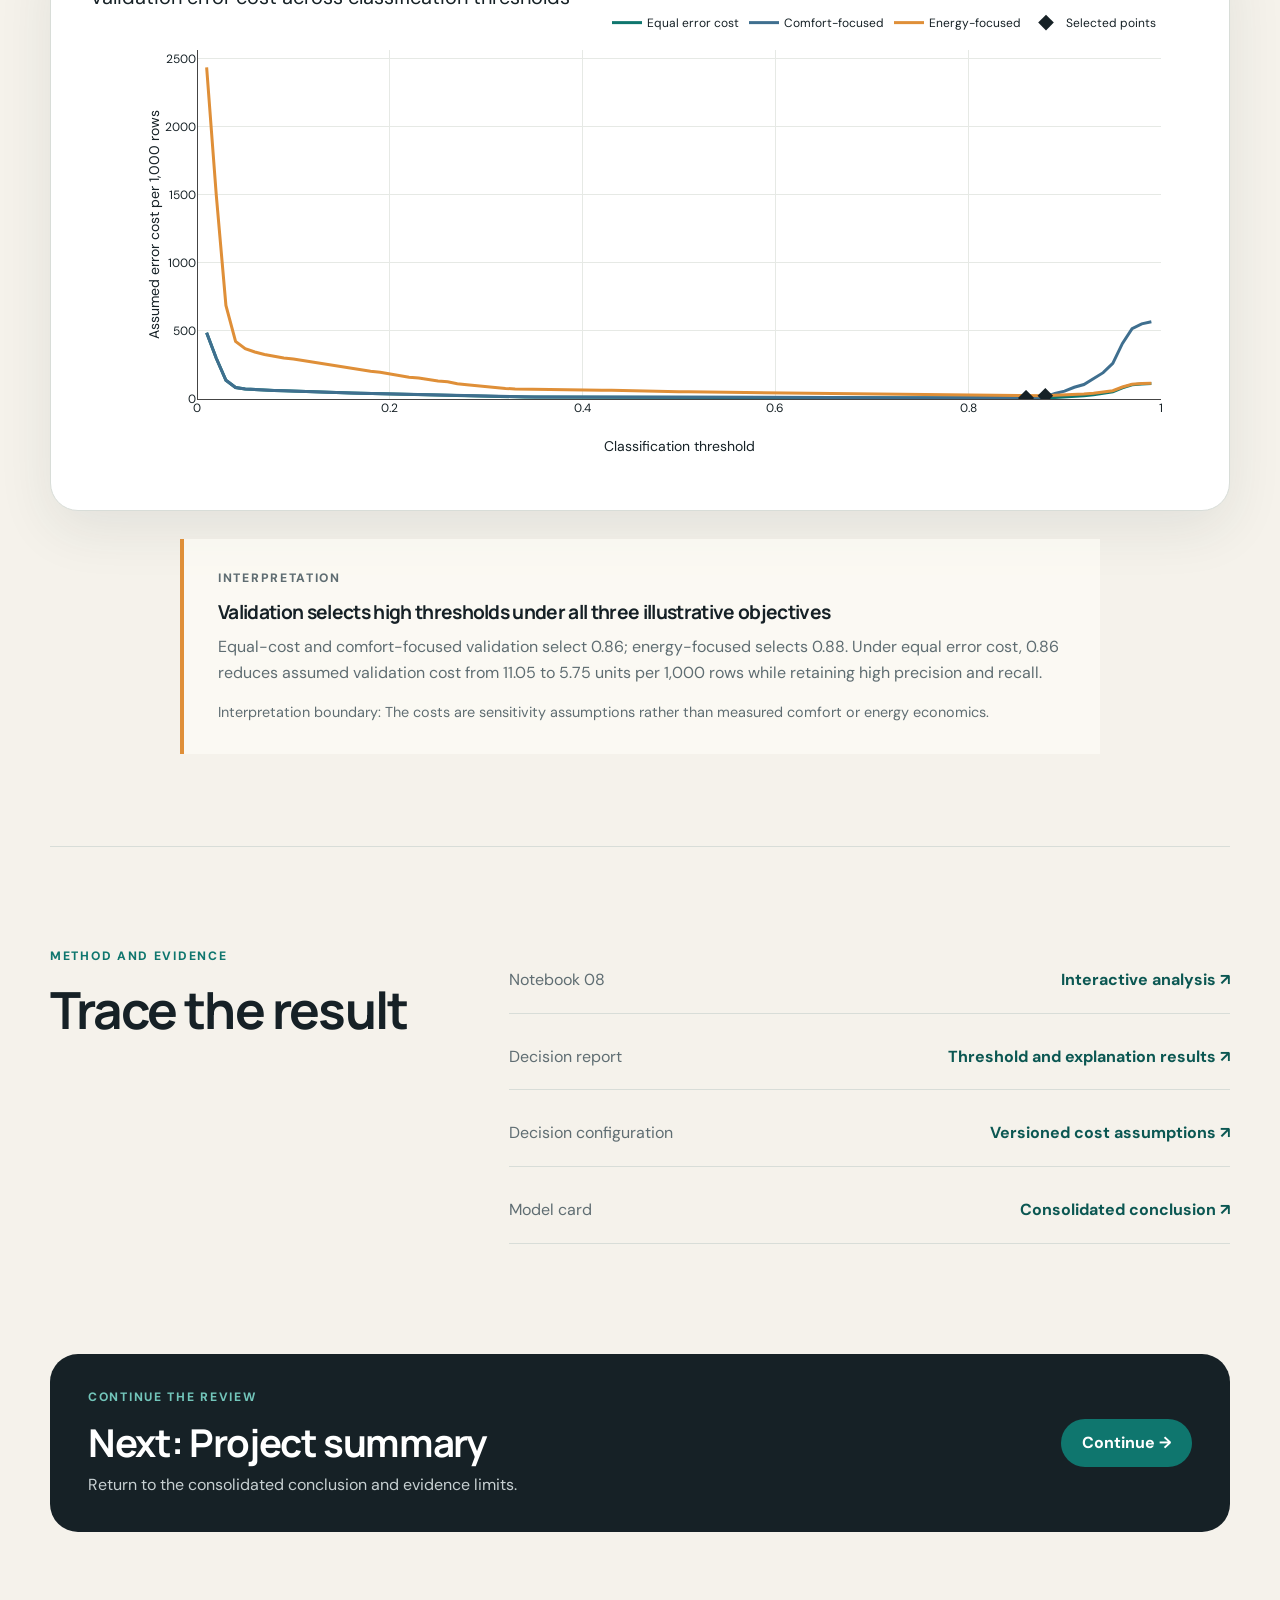
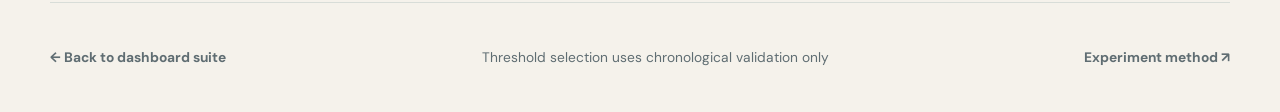
==== commit a180d96d: "Improve dashboard readability and methodology" ====
--- a/site/dashboards/decision-explainability.html
+++ b/site/dashboards/decision-explainability.html
@@ -1,6 +1,6 @@
 <!doctype html><html lang="en"><head><meta charset="utf-8"><meta name="viewport" content="width=device-width, initial-scale=1"><meta name="description" content="Interactive SensorBudget decision threshold, calibration, and explanation evidence."><title>Decision and explainability | SensorBudget</title><link rel="preconnect" href="https://fonts.googleapis.com"><link rel="preconnect" href="https://fonts.gstatic.com" crossorigin><link href="https://fonts.googleapis.com/css2?family=DM+Sans:wght@400;500;600;700&amp;family=Manrope:wght@600;700;800&amp;display=swap" rel="stylesheet"><link rel="stylesheet" href="../assets/css/styles.css"><script src="https://cdn.plot.ly/plotly-2.35.2.min.js" defer></script><script src="../assets/js/decision-explainability.js" defer></script></head>
 <body><header class="site-header"><a class="brand" href="../index.html" aria-label="SensorBudget home"><span class="brand-mark" aria-hidden="true">SB</span><span>SensorBudget</span></a><nav class="header-nav" aria-label="Primary navigation"><a href="../index.html#dashboards">Dashboards</a><a href="https://github.com/michael-slota/sensorbudget/blob/main/reports/model_card.md">Model card</a><a class="button button-small button-ghost" href="https://github.com/michael-slota/sensorbudget">Repository</a></nav></header>
-<main><section class="dashboard-hero"><div><p class="breadcrumb"><a class="breadcrumb-home" href="../index.html"><svg viewBox="0 0 24 24" aria-hidden="true"><path d="M3 11.5 12 4l9 7.5M5.5 10v10h13V10M9.5 20v-6h5v6"/></svg>Home</a><span>/</span>Decision and explainability</p><p class="eyebrow">Dashboard 06</p><h1>How should probabilities become decisions, and what drives those predictions?</h1><p class="hero-lead">This page tests whether a threshold chosen on validation data remains useful in later periods. It then shows how well the probabilities align with reality and which sensor signals drive the logistic model.</p></div></section>
+<main><section class="dashboard-hero"><div><p class="breadcrumb"><a class="breadcrumb-home" href="../index.html"><svg viewBox="0 0 24 24" aria-hidden="true"><path d="M3 11.5 12 4l9 7.5M5.5 10v10h13V10M9.5 20v-6h5v6"/></svg>Home</a><span>/</span>Decision and explainability</p><p class="eyebrow">Interactive evidence</p><h1>How should probabilities become decisions, and what drives those predictions?</h1><p class="hero-lead">This page tests whether a threshold chosen on validation data remains useful in later periods. It then shows how well the probabilities align with reality and which sensor signals drive the logistic model.</p></div></section>
 <section class="finding-strip" aria-labelledby="decision-findings-title"><h2 id="decision-findings-title" class="sr-only">Key findings</h2><article class="finding-card finding-card-accent"><span class="finding-value">0.86</span><h3>Validation-selected threshold</h3><p>The equal-error-cost objective selects a higher threshold than the default 0.50.</p></article><article class="finding-card"><span class="finding-value">11.05 → 5.75</span><h3>Validation cost per 1,000</h3><p>The assumed equal-error cost falls within chronological validation.</p></article><article class="finding-card"><span class="finding-value">8.41 → 22.05</span><h3>Test 2 cost per 1,000</h3><p>The same threshold change increases held-out equal-error cost.</p></article><article class="finding-card"><span class="finding-value">+4.50</span><h3>Light coefficient</h3><p>Light has the largest standardized logistic-regression coefficient.</p></article></section>
 <section class="dashboard-stage" aria-labelledby="decision-view-heading"><div class="stage-header"><div><p class="eyebrow">Interactive analysis</p><h2 id="decision-view-heading">Explore the decision evidence</h2></div><p>Select a view. The chart and interpretation update together.</p></div><div class="view-tabs" role="tablist" aria-label="Decision and explainability chart views"><button class="view-tab is-active" type="button" role="tab" aria-selected="true" data-view="threshold">Threshold cost</button><button class="view-tab" type="button" role="tab" aria-selected="false" data-view="heldout">Held-out stability</button><button class="view-tab" type="button" role="tab" aria-selected="false" data-view="calibration">Calibration</button><button class="view-tab" type="button" role="tab" aria-selected="false" data-view="coefficients">Global coefficients</button><button class="view-tab" type="button" role="tab" aria-selected="false" data-view="local">Local explanations</button><button class="view-tab" type="button" role="tab" aria-selected="false" data-view="transitions">Transition recall</button></div><div class="chart-shell"><div id="decision-chart" class="plot" role="tabpanel" aria-live="polite" aria-label="Interactive decision and explainability chart"></div><div id="chart-error" class="chart-error" hidden>The chart data could not be loaded. Refresh the page or view the source notebook.</div></div><article class="interpretation-panel" aria-live="polite"><p class="interpretation-label">Interpretation</p><h3 id="interpretation-title"></h3><p id="interpretation-copy"></p><p id="interpretation-boundary" class="interpretation-boundary"></p></article></section>
 <section class="section evidence-section" aria-labelledby="decision-evidence-title"><div><p class="eyebrow">Method and evidence</p><h2 id="decision-evidence-title">Trace the result</h2></div><div class="evidence-links"><a href="https://github.com/michael-slota/sensorbudget/blob/main/notebooks/08_decision_explainability.ipynb" target="_blank" rel="noopener noreferrer"><span>Notebook 08</span><strong>Interactive analysis ↗</strong></a><a href="https://github.com/michael-slota/sensorbudget/blob/main/reports/decision_explainability_results.md" target="_blank" rel="noopener noreferrer"><span>Decision report</span><strong>Threshold and explanation results ↗</strong></a><a href="https://github.com/michael-slota/sensorbudget/blob/main/configs/decision_explainability.json" target="_blank" rel="noopener noreferrer"><span>Decision configuration</span><strong>Versioned cost assumptions ↗</strong></a><a href="https://github.com/michael-slota/sensorbudget/blob/main/reports/model_card.md" target="_blank" rel="noopener noreferrer"><span>Model card</span><strong>Consolidated conclusion ↗</strong></a></div></section></main>
--- a/site/assets/css/styles.css
+++ b/site/assets/css/styles.css
@@ -263,7 +263,7 @@
   min-height: 220px;
   padding: 28px;
   display: grid;
-  grid-template-columns: 48px 1fr auto;
+  grid-template-columns: 1fr auto;
   gap: 20px;
   border: 1px solid var(--line);
   border-radius: var(--radius-md);
@@ -273,12 +273,9 @@
 .dashboard-card-live { box-shadow: 0 0 0 0 transparent; transition: box-shadow 180ms ease, transform 180ms ease; }
 .dashboard-card-live:hover { transform: translateY(-4px); box-shadow: var(--shadow); border-color: rgb(15 118 110 / 35%); }
 .dashboard-card-planned { color: #788387; background: rgb(235 234 229 / 55%); }
-.card-index { font-family: "Manrope", sans-serif; color: var(--teal); font-weight: 800; }
-.dashboard-card h3 { margin: 14px 0 10px; font-size: 1.45rem; }
+.dashboard-card h3 { margin: 0 0 10px; font-size: 1.45rem; }
 .dashboard-card p { margin: 0; color: var(--muted); }
 .card-arrow { align-self: end; color: var(--teal); font-size: 1.8rem; }
-.status-pill { display: inline-flex; padding: 4px 9px; border-radius: 999px; background: #e4e6e2; font-size: 0.7rem; font-weight: 800; text-transform: uppercase; letter-spacing: 0.09em; }
-.status-live { color: var(--teal-dark); background: var(--teal-soft); }
 
 .boundary-section { margin-bottom: 90px; padding: 60px; border-radius: var(--radius-lg); color: white; background: var(--ink); }
 .boundary-section .eyebrow { color: #72c5ba; }
@@ -293,29 +290,28 @@
 .summary-points p { margin: 0; padding: 20px 0; border-bottom: 1px solid var(--line); color: var(--muted); }
 .summary-points strong { display: inline-block; width: 190px; color: var(--ink); font-family: "Manrope", sans-serif; }
 
-.dashboard-hero { min-height: 420px; padding-block: 80px 50px; }
+.dashboard-hero { min-height: 340px; padding-block: 54px 38px; }
 .dashboard-hero h1 { max-width: 1000px; font-size: clamp(2.5rem, 5vw, 4.8rem); }
-.breadcrumb { display: flex; gap: 10px; margin-bottom: 50px; color: var(--muted); font-size: 0.88rem; }
+.breadcrumb { display: flex; gap: 10px; margin-bottom: 32px; color: var(--muted); font-size: 0.88rem; }
 .breadcrumb a { text-decoration: none; }
 .breadcrumb-home { display: inline-flex; align-items: center; gap: 6px; }
 .breadcrumb-home svg { width: 16px; height: 16px; fill: none; stroke: currentColor; stroke-width: 1.8; stroke-linecap: round; stroke-linejoin: round; }
 .finding-strip { display: grid; grid-template-columns: repeat(4, 1fr); gap: 14px; }
-.period-key { width: min(calc(100% - 40px), var(--content)); margin: 0 auto 18px; padding: 13px 18px; display: flex; flex-wrap: wrap; gap: 8px 26px; border: 1px solid var(--line); border-radius: 12px; color: var(--muted); background: rgb(255 253 248 / 62%); font-size: 0.85rem; }
-.period-key strong { color: var(--ink); font-family: "Manrope", sans-serif; }
-.period-key b { color: var(--teal-dark); }
 .dashboard-method { width: min(calc(100% - 40px), var(--content)); margin: 28px auto 22px; padding: 30px 32px; display: grid; grid-template-columns: minmax(240px, 0.7fr) minmax(0, 1.3fr); gap: 42px; border: 1px solid rgb(15 118 110 / 20%); border-radius: var(--radius-md); background: rgb(220 238 233 / 36%); }
 .dashboard-method h2 { margin-bottom: 0; font-size: clamp(1.45rem, 2.4vw, 2.1rem); }
+.method-assumption { margin: 18px 0 0; padding-top: 14px; border-top: 1px solid rgb(15 118 110 / 18%); color: var(--muted); font-size: 0.84rem; line-height: 1.5; }
+.method-assumption strong { display: block; margin-bottom: 4px; color: var(--ink); font-family: "Manrope", sans-serif; }
 .dashboard-method ol { display: grid; grid-template-columns: repeat(3, 1fr); gap: 18px; margin: 0; padding: 0; list-style: none; }
 .dashboard-method li { color: var(--muted); font-size: 0.9rem; line-height: 1.5; }
 .dashboard-method li span { display: block; margin-bottom: 8px; color: var(--teal); font-size: 0.72rem; font-weight: 800; letter-spacing: 0.1em; }
-.finding-card { min-height: 200px; padding: 24px; border: 1px solid var(--line); border-radius: var(--radius-md); background: var(--surface); }
+.finding-card { min-height: 176px; padding: 22px; border: 1px solid var(--line); border-radius: var(--radius-md); background: var(--surface); }
 .finding-card-accent { color: white; background: var(--teal); border-color: var(--teal); }
-.finding-value { display: block; margin-bottom: 25px; font-family: "Manrope", sans-serif; font-size: 2rem; font-weight: 800; }
+.finding-value { display: block; margin-bottom: 18px; font-family: "Manrope", sans-serif; font-size: 2rem; font-weight: 800; }
 .finding-card h3 { margin-bottom: 8px; font-size: 1rem; }
 .finding-card p { margin: 0; color: var(--muted); font-size: 0.88rem; }
 .finding-card-accent p { color: #d9f2ee; }
 
-.dashboard-stage { padding-block: 90px 110px; }
+.dashboard-stage { padding-block: 70px 92px; }
 .stage-header { display: flex; align-items: end; justify-content: space-between; gap: 40px; margin-bottom: 34px; }
 .stage-header p:last-child { max-width: 450px; color: var(--muted); }
 .view-tabs { display: flex; flex-wrap: wrap; gap: 8px; margin-bottom: 16px; }
@@ -405,7 +401,7 @@
   .method-flow { grid-template-columns: 1fr; }
   .dashboard-method ol { grid-template-columns: 1fr; }
   .review-path ol { grid-template-columns: 1fr; }
-  .dashboard-card { grid-template-columns: 38px 1fr; }
+  .dashboard-card { grid-template-columns: 1fr; }
   .card-arrow { display: none; }
   .section-heading, .stage-header, .site-footer { align-items: flex-start; flex-direction: column; }
   .dashboard-next { align-items: flex-start; flex-direction: column; padding: 28px 25px; }
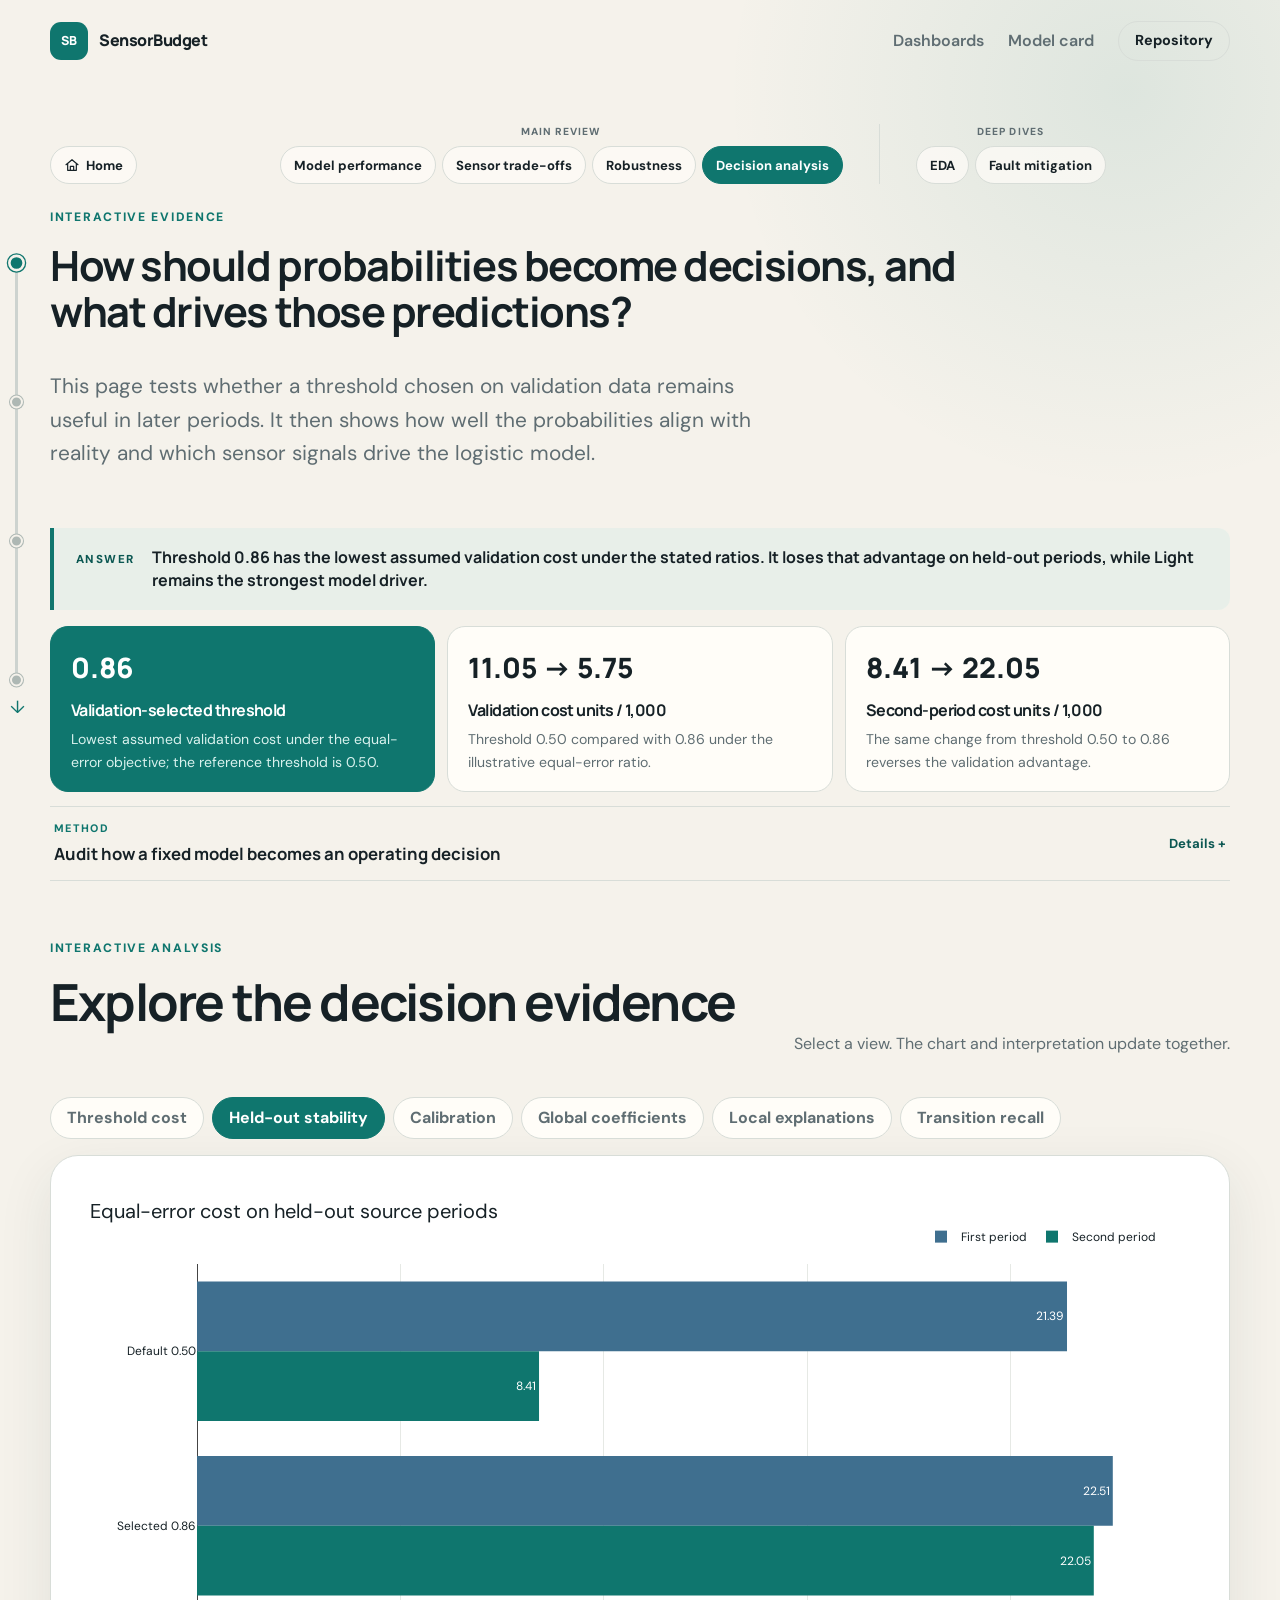
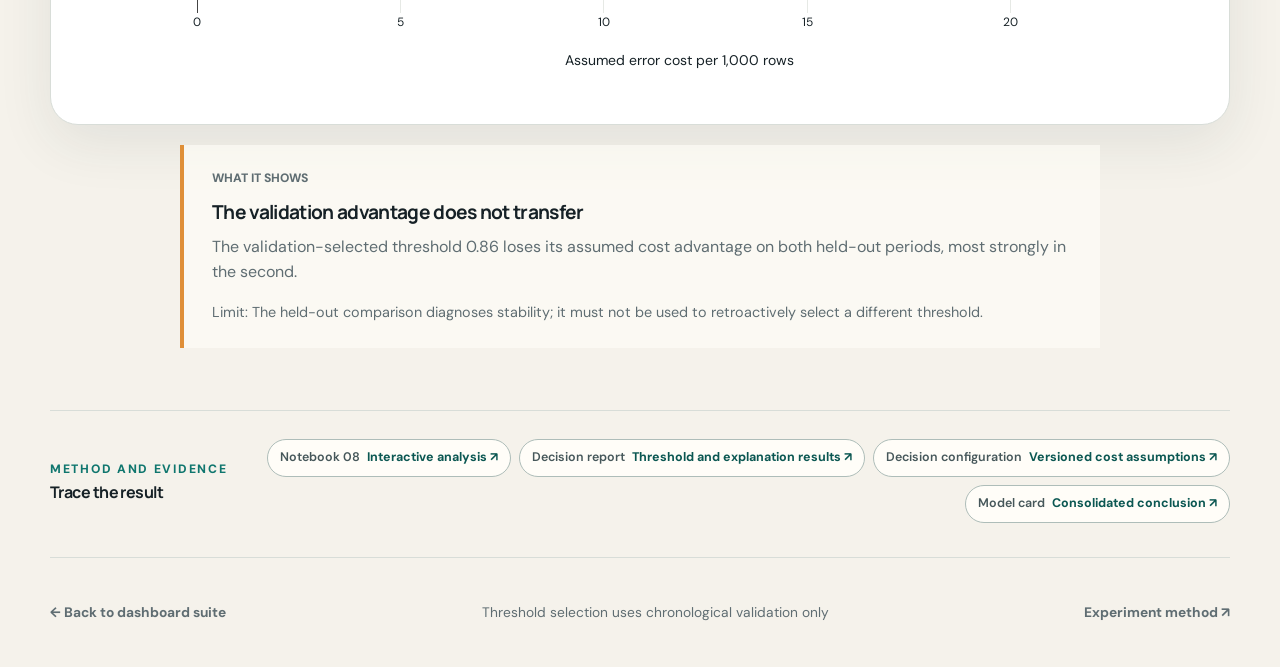
==== commit 55195ba3: "feat: improve dashboard readability and navigation" ====
--- a/site/dashboards/decision-explainability.html
+++ b/site/dashboards/decision-explainability.html
@@ -1,7 +1,9 @@
-<!doctype html><html lang="en"><head><meta charset="utf-8"><meta name="viewport" content="width=device-width, initial-scale=1"><meta name="description" content="Interactive SensorBudget decision threshold, calibration, and explanation evidence."><title>Decision and explainability | SensorBudget</title><link rel="preconnect" href="https://fonts.googleapis.com"><link rel="preconnect" href="https://fonts.gstatic.com" crossorigin><link href="https://fonts.googleapis.com/css2?family=DM+Sans:wght@400;500;600;700&amp;family=Manrope:wght@600;700;800&amp;display=swap" rel="stylesheet"><link rel="stylesheet" href="../assets/css/styles.css"><script src="https://cdn.plot.ly/plotly-2.35.2.min.js" defer></script><script src="../assets/js/decision-explainability.js" defer></script></head>
+<!doctype html><html lang="en"><head><meta charset="utf-8"><meta name="viewport" content="width=device-width, initial-scale=1"><meta name="description" content="Interactive SensorBudget decision threshold, calibration, and explanation evidence."><title>Decision and explainability | SensorBudget</title><link rel="preconnect" href="https://fonts.googleapis.com"><link rel="preconnect" href="https://fonts.gstatic.com" crossorigin><link href="https://fonts.googleapis.com/css2?family=DM+Sans:wght@400;500;600;700&amp;family=Manrope:wght@600;700;800&amp;display=swap" rel="stylesheet"><link rel="stylesheet" href="../assets/css/styles.css"><script src="https://cdn.plot.ly/plotly-2.35.2.min.js" defer></script><script src="../assets/js/decision-explainability.js" defer></script><script src="../assets/js/landing-navigation.js" defer></script></head>
 <body><header class="site-header"><a class="brand" href="../index.html" aria-label="SensorBudget home"><span class="brand-mark" aria-hidden="true">SB</span><span>SensorBudget</span></a><nav class="header-nav" aria-label="Primary navigation"><a href="../index.html#dashboards">Dashboards</a><a href="https://github.com/michael-slota/sensorbudget/blob/main/reports/model_card.md">Model card</a><a class="button button-small button-ghost" href="https://github.com/michael-slota/sensorbudget">Repository</a></nav></header>
-<main><section class="dashboard-hero"><div><p class="breadcrumb"><a class="breadcrumb-home" href="../index.html"><svg viewBox="0 0 24 24" aria-hidden="true"><path d="M3 11.5 12 4l9 7.5M5.5 10v10h13V10M9.5 20v-6h5v6"/></svg>Home</a><span>/</span>Decision and explainability</p><p class="eyebrow">Interactive evidence</p><h1>How should probabilities become decisions, and what drives those predictions?</h1><p class="hero-lead">This page tests whether a threshold chosen on validation data remains useful in later periods. It then shows how well the probabilities align with reality and which sensor signals drive the logistic model.</p></div></section>
-<section class="finding-strip" aria-labelledby="decision-findings-title"><h2 id="decision-findings-title" class="sr-only">Key findings</h2><article class="finding-card finding-card-accent"><span class="finding-value">0.86</span><h3>Validation-selected threshold</h3><p>The equal-error-cost objective selects a higher threshold than the default 0.50.</p></article><article class="finding-card"><span class="finding-value">11.05 → 5.75</span><h3>Validation cost per 1,000</h3><p>The assumed equal-error cost falls within chronological validation.</p></article><article class="finding-card"><span class="finding-value">8.41 → 22.05</span><h3>Test 2 cost per 1,000</h3><p>The same threshold change increases held-out equal-error cost.</p></article><article class="finding-card"><span class="finding-value">+4.50</span><h3>Light coefficient</h3><p>Light has the largest standardized logistic-regression coefficient.</p></article></section>
-<section class="dashboard-stage" aria-labelledby="decision-view-heading"><div class="stage-header"><div><p class="eyebrow">Interactive analysis</p><h2 id="decision-view-heading">Explore the decision evidence</h2></div><p>Select a view. The chart and interpretation update together.</p></div><div class="view-tabs" role="tablist" aria-label="Decision and explainability chart views"><button class="view-tab is-active" type="button" role="tab" aria-selected="true" data-view="threshold">Threshold cost</button><button class="view-tab" type="button" role="tab" aria-selected="false" data-view="heldout">Held-out stability</button><button class="view-tab" type="button" role="tab" aria-selected="false" data-view="calibration">Calibration</button><button class="view-tab" type="button" role="tab" aria-selected="false" data-view="coefficients">Global coefficients</button><button class="view-tab" type="button" role="tab" aria-selected="false" data-view="local">Local explanations</button><button class="view-tab" type="button" role="tab" aria-selected="false" data-view="transitions">Transition recall</button></div><div class="chart-shell"><div id="decision-chart" class="plot" role="tabpanel" aria-live="polite" aria-label="Interactive decision and explainability chart"></div><div id="chart-error" class="chart-error" hidden>The chart data could not be loaded. Refresh the page or view the source notebook.</div></div><article class="interpretation-panel" aria-live="polite"><p class="interpretation-label">Interpretation</p><h3 id="interpretation-title"></h3><p id="interpretation-copy"></p><p id="interpretation-boundary" class="interpretation-boundary"></p></article></section>
+<nav class="scroll-rail" aria-label="Dashboard sections"><div class="scroll-rail-track" aria-hidden="true"><span id="scroll-rail-progress"></span></div><div class="scroll-rail-links"><a href="#overview" data-scroll-section="overview" aria-current="true"><span class="scroll-rail-dot"></span>Overview</a><a href="#highlights" data-scroll-section="highlights"><span class="scroll-rail-dot"></span>Highlights</a><a href="#analysis" data-scroll-section="analysis"><span class="scroll-rail-dot"></span>Analysis</a><a href="#evidence" data-scroll-section="evidence"><span class="scroll-rail-dot"></span>Evidence</a></div><span class="scroll-rail-more" aria-hidden="true">↓</span></nav>
+<main><section class="dashboard-hero"><div><p class="breadcrumb"><a class="breadcrumb-home" href="../index.html"><svg viewBox="0 0 24 24" aria-hidden="true"><path d="M3 11.5 12 4l9 7.5M5.5 10v10h13V10M9.5 20v-6h5v6"/></svg>Home</a></p><nav class="dashboard-switcher" aria-label="Dashboard pages"><div class="dashboard-nav-group"><span>Main review</span><div><a href="model-performance.html">Model performance</a><a href="sensor-selection.html">Sensor trade-offs</a><a href="robustness.html">Robustness</a><a href="decision-explainability.html" class="is-current" aria-current="page">Decision analysis</a></div></div><div class="dashboard-nav-group"><span>Deep dives</span><div><a href="eda.html">EDA</a><a href="fault-mitigation.html">Fault mitigation</a></div></div></nav><p class="eyebrow">Interactive evidence</p><h1>How should probabilities become decisions, and what drives those predictions?</h1><p class="hero-lead">This page tests whether a threshold chosen on validation data remains useful in later periods. It then shows how well the probabilities align with reality and which sensor signals drive the logistic model.</p></div></section>
+<section class="finding-strip dashboard-summary" aria-labelledby="decision-findings-title"><h2 id="decision-findings-title" class="sr-only">Key findings</h2><aside class="dashboard-answer"><span>Answer</span><p>Threshold 0.86 has the lowest assumed validation cost under the stated ratios. It loses that advantage on held-out periods, while Light remains the strongest model driver.</p></aside><article class="finding-card finding-card-accent"><span class="finding-value">0.86</span><h3>Validation-selected threshold</h3><p>Lowest assumed validation cost under the equal-error objective; the reference threshold is 0.50.</p></article><article class="finding-card"><span class="finding-value">11.05 → 5.75</span><h3>Validation cost units / 1,000</h3><p>Threshold 0.50 compared with 0.86 under the illustrative equal-error ratio.</p></article><article class="finding-card"><span class="finding-value">8.41 → 22.05</span><h3>Second-period cost units / 1,000</h3><p>The same change from threshold 0.50 to 0.86 reverses the validation advantage.</p></article></section>
+<aside class="dashboard-method"><details><summary><span><small>Method</small>Audit how a fixed model becomes an operating decision</span><span class="method-toggle" aria-hidden="true">Details +</span></summary><div class="method-details"><p class="method-assumption"><strong>Assumptions</strong>Illustrative error-cost ratios (false occupied:false unoccupied): equal 1:1; comfort-focused 1:5, where missing occupancy costs more; energy-focused 5:1, where responding to an empty room costs more.</p><ol><li><span>01</span>Select probability thresholds using chronological validation and explicit illustrative error costs.</li><li><span>02</span>Check whether the chosen threshold and probability calibration remain stable on both held-out periods.</li><li><span>03</span>Explain global coefficients, representative predictions, and recall after occupancy transitions.</li></ol></div></details></aside>
+<section class="dashboard-stage" aria-labelledby="decision-view-heading"><div class="stage-header"><div><p class="eyebrow">Interactive analysis</p><h2 id="decision-view-heading">Explore the decision evidence</h2></div><p>Select a view. The chart and interpretation update together.</p></div><div class="view-tabs" role="tablist" aria-label="Decision and explainability chart views"><button class="view-tab" type="button" role="tab" aria-selected="false" data-view="threshold">Threshold cost</button><button class="view-tab is-active" type="button" role="tab" aria-selected="true" data-view="heldout">Held-out stability</button><button class="view-tab" type="button" role="tab" aria-selected="false" data-view="calibration">Calibration</button><button class="view-tab" type="button" role="tab" aria-selected="false" data-view="coefficients">Global coefficients</button><button class="view-tab" type="button" role="tab" aria-selected="false" data-view="local">Local explanations</button><button class="view-tab" type="button" role="tab" aria-selected="false" data-view="transitions">Transition recall</button></div><div class="chart-shell"><div id="decision-chart" class="plot" role="tabpanel" aria-live="polite" aria-label="Interactive decision and explainability chart"></div><div id="chart-error" class="chart-error" hidden>The chart data could not be loaded. Refresh the page or view the source notebook.</div></div><article class="interpretation-panel" aria-live="polite"><p class="interpretation-label">What it shows</p><h3 id="interpretation-title"></h3><p id="interpretation-copy"></p><p id="interpretation-boundary" class="interpretation-boundary"></p></article></section>
 <section class="section evidence-section" aria-labelledby="decision-evidence-title"><div><p class="eyebrow">Method and evidence</p><h2 id="decision-evidence-title">Trace the result</h2></div><div class="evidence-links"><a href="https://github.com/michael-slota/sensorbudget/blob/main/notebooks/08_decision_explainability.ipynb" target="_blank" rel="noopener noreferrer"><span>Notebook 08</span><strong>Interactive analysis ↗</strong></a><a href="https://github.com/michael-slota/sensorbudget/blob/main/reports/decision_explainability_results.md" target="_blank" rel="noopener noreferrer"><span>Decision report</span><strong>Threshold and explanation results ↗</strong></a><a href="https://github.com/michael-slota/sensorbudget/blob/main/configs/decision_explainability.json" target="_blank" rel="noopener noreferrer"><span>Decision configuration</span><strong>Versioned cost assumptions ↗</strong></a><a href="https://github.com/michael-slota/sensorbudget/blob/main/reports/model_card.md" target="_blank" rel="noopener noreferrer"><span>Model card</span><strong>Consolidated conclusion ↗</strong></a></div></section></main>
 <footer class="site-footer"><a href="../index.html">← Back to dashboard suite</a><span>Threshold selection uses chronological validation only</span><a href="https://github.com/michael-slota/sensorbudget/blob/main/docs/decision_explainability.md" target="_blank" rel="noopener noreferrer">Experiment method ↗</a></footer></body></html>
--- a/site/assets/css/styles.css
+++ b/site/assets/css/styles.css
@@ -35,7 +35,7 @@
   line-height: 1.12;
   letter-spacing: -0.035em;
 }
-h1 { max-width: 900px; font-size: clamp(2.65rem, 6vw, 5.8rem); }
+h1 { max-width: 900px; font-size: clamp(2rem, 3.5vw, 3.05rem); }
 h2 { font-size: clamp(2rem, 4vw, 3.35rem); }
 h3 { font-size: 1.2rem; }
 
@@ -180,10 +180,10 @@
 .button-ghost { min-height: 40px; border-color: var(--line); }
 .button-small { padding-inline: 16px; font-size: 0.9rem; }
 
-.hero { min-height: 570px; display: grid; align-items: center; }
+.hero { min-height: 520px; display: grid; align-items: center; }
 .landing-hero { grid-template-columns: minmax(0, 1.5fr) minmax(310px, 0.65fr); gap: 55px; }
 .landing-hero h1 { font-size: clamp(2.5rem, 5vw, 4.45rem); }
-.hero-copy { padding-block: 55px; }
+.hero-copy { padding-block: 38px; }
 .eyebrow,
 .panel-kicker,
 .interpretation-label {
@@ -199,7 +199,7 @@
 .hero-question span { display: block; margin-bottom: 5px; color: var(--teal-dark); font-family: "DM Sans", sans-serif; font-size: 0.72rem; font-weight: 800; letter-spacing: 0.12em; text-transform: uppercase; }
 .hero-takeaway { max-width: 720px; margin: 18px 0 0; padding: 14px 16px; border-radius: 12px; color: var(--muted); background: rgb(220 238 233 / 55%); }
 .hero-takeaway strong { color: var(--ink); }
-.hero-actions { display: flex; flex-wrap: wrap; gap: 12px; margin-top: 32px; }
+.hero-actions { display: flex; flex-wrap: wrap; gap: 12px; margin-top: 26px; }
 .scope-note { margin-top: 20px; color: var(--muted); font-size: 0.88rem; }
 .hero-panel {
   padding: 30px;
@@ -216,16 +216,6 @@
 .panel-footnote { margin: 8px 0 0; color: var(--muted); font-size: 0.8rem; }
 
 .section { padding-block: 100px; }
-.method-overview { padding-block: 74px 88px; border-top: 1px solid var(--line); }
-.method-heading { max-width: 820px; }
-.method-heading h2 { margin-bottom: 14px; }
-.method-heading > p:last-child { max-width: 700px; color: var(--muted); }
-.method-flow { display: grid; grid-template-columns: repeat(4, 1fr); gap: 12px; margin: 36px 0 0; padding: 0; list-style: none; counter-reset: none; }
-.method-flow li { position: relative; min-height: 150px; padding: 22px; border: 1px solid var(--line); border-radius: var(--radius-md); background: var(--surface); }
-.method-flow li:not(:last-child)::after { content: "→"; position: absolute; z-index: 2; top: 50%; right: -13px; width: 25px; color: var(--teal); background: var(--paper); font-size: 1.1rem; font-weight: 800; text-align: center; transform: translateY(-50%); }
-.method-flow span { display: block; color: var(--teal); font-size: 0.72rem; font-weight: 800; letter-spacing: 0.1em; }
-.method-flow strong { display: block; margin-top: 18px; font-family: "Manrope", sans-serif; }
-.method-flow small { display: block; margin-top: 7px; color: var(--muted); line-height: 1.4; }
 .narrative-section { padding-block: 70px 90px; border-top: 1px solid var(--line); }
 .narrative-section > div:first-child,
 .narrative-copy { max-width: 880px; }
@@ -290,29 +280,53 @@
 .summary-points p { margin: 0; padding: 20px 0; border-bottom: 1px solid var(--line); color: var(--muted); }
 .summary-points strong { display: inline-block; width: 190px; color: var(--ink); font-family: "Manrope", sans-serif; }
 
-.dashboard-hero { min-height: 340px; padding-block: 54px 38px; }
-.dashboard-hero h1 { max-width: 1000px; font-size: clamp(2.5rem, 5vw, 4.8rem); }
-.breadcrumb { display: flex; gap: 10px; margin-bottom: 32px; color: var(--muted); font-size: 0.88rem; }
+.dashboard-hero { min-height: 300px; padding-block: 42px 30px; }
+.dashboard-hero > div { display: grid; grid-template-columns: auto minmax(0, 1fr); align-items: end; column-gap: 18px; }
+.dashboard-hero h1 { max-width: 1000px; font-size: clamp(1.85rem, 3.25vw, 3.05rem); }
+.dashboard-hero .eyebrow, .dashboard-hero h1, .dashboard-hero .hero-lead { grid-column: 1 / -1; }
+.dashboard-switcher { width: 100%; margin: 0 auto 24px; display: flex; flex-wrap: wrap; align-items: flex-end; justify-content: center; gap: 18px; }
+.dashboard-nav-group { display: grid; gap: 6px; }
+.dashboard-nav-group + .dashboard-nav-group { margin-left: 18px; padding-left: 36px; border-left: 1px solid var(--line); }
+.dashboard-nav-group > span { color: var(--muted); font-size: 0.64rem; font-weight: 800; letter-spacing: 0.1em; text-align: center; text-transform: uppercase; }
+.dashboard-nav-group > div { display: flex; flex-wrap: wrap; justify-content: center; gap: 6px; }
+.dashboard-switcher a { min-height: 38px; padding: 7px 13px; display: flex; align-items: center; border: 1px solid var(--line); border-radius: 999px; background: rgb(255 253 248 / 72%); font-size: 0.82rem; font-weight: 700; text-decoration: none; }
+.dashboard-switcher a:hover { border-color: var(--teal); color: var(--teal-dark); }
+.dashboard-switcher a.is-current { color: white; border-color: var(--teal); background: var(--teal); }
+.breadcrumb { margin: 0 0 24px; font-size: 0; }
 .breadcrumb a { text-decoration: none; }
-.breadcrumb-home { display: inline-flex; align-items: center; gap: 6px; }
+.breadcrumb > span { display: none; }
+.breadcrumb-home { min-height: 38px; padding: 7px 13px; display: inline-flex; align-items: center; gap: 6px; border: 1px solid var(--line); border-radius: 999px; background: rgb(255 253 248 / 72%); font-size: 0.82rem; font-weight: 700; }
+.breadcrumb-home:hover { border-color: var(--teal); color: var(--teal-dark); }
 .breadcrumb-home svg { width: 16px; height: 16px; fill: none; stroke: currentColor; stroke-width: 1.8; stroke-linecap: round; stroke-linejoin: round; }
-.finding-strip { display: grid; grid-template-columns: repeat(4, 1fr); gap: 14px; }
-.dashboard-method { width: min(calc(100% - 40px), var(--content)); margin: 28px auto 22px; padding: 30px 32px; display: grid; grid-template-columns: minmax(240px, 0.7fr) minmax(0, 1.3fr); gap: 42px; border: 1px solid rgb(15 118 110 / 20%); border-radius: var(--radius-md); background: rgb(220 238 233 / 36%); }
-.dashboard-method h2 { margin-bottom: 0; font-size: clamp(1.45rem, 2.4vw, 2.1rem); }
+.finding-strip { display: grid; grid-template-columns: repeat(3, 1fr); gap: 12px; }
+.dashboard-summary { width: min(calc(100% - 40px), var(--content)); margin: 8px auto 0; }
+.dashboard-answer { width: min(calc(100% - 40px), var(--content)); margin: 10px auto 0; padding: 18px 22px; display: flex; align-items: baseline; gap: 18px; border-left: 4px solid var(--teal); border-radius: 0 12px 12px 0; background: rgb(220 238 233 / 52%); }
+.dashboard-summary .dashboard-answer { grid-column: 1 / -1; width: 100%; margin: 0 0 4px; }
+.dashboard-answer span { flex: 0 0 auto; color: var(--teal-dark); font-size: 0.72rem; font-weight: 800; letter-spacing: 0.12em; text-transform: uppercase; }
+.dashboard-answer p { margin: 0; font-family: "Manrope", sans-serif; font-size: 1rem; font-weight: 700; line-height: 1.45; }
+.dashboard-method { width: min(calc(100% - 40px), var(--content)); margin: 14px auto 10px; border-top: 1px solid var(--line); border-bottom: 1px solid var(--line); }
+.dashboard-method summary { padding: 13px 4px; display: flex; align-items: center; justify-content: space-between; gap: 24px; cursor: pointer; list-style: none; }
+.dashboard-method summary::-webkit-details-marker { display: none; }
+.dashboard-method summary > span:first-child { font-family: "Manrope", sans-serif; font-size: 1.05rem; font-weight: 700; }
+.dashboard-method summary small { display: block; margin-bottom: 3px; color: var(--teal); font-family: "DM Sans", sans-serif; font-size: 0.68rem; font-weight: 800; letter-spacing: 0.12em; text-transform: uppercase; }
+.method-toggle { flex: 0 0 auto; color: var(--teal-dark); font-size: 0.82rem; font-weight: 700; }
+.dashboard-method details[open] .method-toggle { font-size: 0; }
+.dashboard-method details[open] .method-toggle::after { content: "Close −"; font-size: 0.82rem; }
+.method-details { padding: 2px 4px 18px; }
 .method-assumption { margin: 18px 0 0; padding-top: 14px; border-top: 1px solid rgb(15 118 110 / 18%); color: var(--muted); font-size: 0.84rem; line-height: 1.5; }
 .method-assumption strong { display: block; margin-bottom: 4px; color: var(--ink); font-family: "Manrope", sans-serif; }
-.dashboard-method ol { display: grid; grid-template-columns: repeat(3, 1fr); gap: 18px; margin: 0; padding: 0; list-style: none; }
+.dashboard-method ol { display: grid; grid-template-columns: repeat(3, 1fr); gap: 18px; margin: 16px 0 0; padding: 18px 0 0; border-top: 1px solid rgb(15 118 110 / 18%); list-style: none; }
 .dashboard-method li { color: var(--muted); font-size: 0.9rem; line-height: 1.5; }
 .dashboard-method li span { display: block; margin-bottom: 8px; color: var(--teal); font-size: 0.72rem; font-weight: 800; letter-spacing: 0.1em; }
-.finding-card { min-height: 176px; padding: 22px; border: 1px solid var(--line); border-radius: var(--radius-md); background: var(--surface); }
+.finding-card { min-height: 146px; padding: 18px 20px; border: 1px solid var(--line); border-radius: var(--radius-md); background: var(--surface); }
 .finding-card-accent { color: white; background: var(--teal); border-color: var(--teal); }
-.finding-value { display: block; margin-bottom: 18px; font-family: "Manrope", sans-serif; font-size: 2rem; font-weight: 800; }
+.finding-value { display: block; margin-bottom: 12px; font-family: "Manrope", sans-serif; font-size: 1.75rem; font-weight: 800; }
 .finding-card h3 { margin-bottom: 8px; font-size: 1rem; }
 .finding-card p { margin: 0; color: var(--muted); font-size: 0.88rem; }
 .finding-card-accent p { color: #d9f2ee; }
 
-.dashboard-stage { padding-block: 70px 92px; }
-.stage-header { display: flex; align-items: end; justify-content: space-between; gap: 40px; margin-bottom: 34px; }
+.dashboard-stage { padding-block: 48px 62px; }
+.stage-header { display: flex; align-items: end; justify-content: space-between; gap: 40px; margin-bottom: 24px; }
 .stage-header p:last-child { max-width: 450px; color: var(--muted); }
 .view-tabs { display: flex; flex-wrap: wrap; gap: 8px; margin-bottom: 16px; }
 .view-tab {
@@ -331,40 +345,41 @@
 .view-tab:focus-visible, a:focus-visible { outline: 3px solid rgb(223 143 56 / 55%); outline-offset: 3px; }
 .chart-shell { min-height: 570px; padding: 16px; border: 1px solid var(--line); border-radius: var(--radius-lg); background: var(--surface-strong); box-shadow: var(--shadow); }
 .plot { width: 100%; min-height: 535px; }
+.plot:empty::before { min-height: 535px; display: grid; place-items: center; color: var(--muted); content: "Loading interactive chart…"; font-size: 0.9rem; }
 .plot .svg-container { overflow: visible; }
 .chart-error { padding: 70px 25px; color: #8d342f; text-align: center; }
-.interpretation-panel { max-width: 920px; margin: 28px auto 0; padding: 30px 34px; border-left: 4px solid var(--amber); background: rgb(255 253 248 / 65%); }
+.interpretation-panel { max-width: 920px; margin: 20px auto 0; padding: 24px 28px; border-left: 4px solid var(--amber); background: rgb(255 253 248 / 65%); }
+.interpretation-panel .interpretation-label { font-size: 0; }
+.interpretation-panel .interpretation-label::after { content: "What it shows"; font-size: 0.76rem; }
 .interpretation-panel h3 { margin-bottom: 10px; }
 .interpretation-panel p { color: var(--muted); }
 .interpretation-boundary { margin-bottom: 0; font-size: 0.9rem; }
 
-.evidence-section { display: grid; grid-template-columns: 0.7fr 1.3fr; gap: 70px; border-top: 1px solid var(--line); }
-.evidence-links { display: grid; gap: 10px; }
-.evidence-links a { display: flex; justify-content: space-between; gap: 20px; padding: 20px 0; border-bottom: 1px solid var(--line); text-decoration: none; }
-.evidence-links span { color: var(--muted); }
+.evidence-section { padding-block: 28px 34px; display: grid; grid-template-columns: auto 1fr; align-items: center; gap: 34px; border-top: 1px solid var(--line); }
+.evidence-section h2 { margin: 0; font-size: 1rem; }
+.evidence-section .eyebrow { margin-bottom: 4px; }
+.evidence-links { display: flex; flex-wrap: wrap; justify-content: flex-end; gap: 8px; }
+.evidence-links a { padding: 8px 12px; display: flex; gap: 7px; border: 1px solid #aebdb9; border-radius: 999px; background: var(--surface); font-size: 0.78rem; text-decoration: none; }
+.evidence-links a:hover { border-color: var(--teal); background: var(--surface-strong); }
+.evidence-links span { color: #46575a; font-weight: 600; }
 .evidence-links strong { color: var(--teal-dark); }
 
 .site-footer { min-height: 110px; display: flex; justify-content: space-between; align-items: center; gap: 25px; border-top: 1px solid var(--line); color: var(--muted); font-size: 0.86rem; }
-.dashboard-next { width: min(calc(100% - 40px), var(--content)); margin: 10px auto 70px; padding: 34px 38px; display: flex; align-items: center; justify-content: space-between; gap: 35px; border-radius: var(--radius-lg); color: white; background: var(--ink); }
-.dashboard-next .eyebrow { color: #72c5ba; }
-.dashboard-next h2 { margin-bottom: 8px; font-size: clamp(1.7rem, 3vw, 2.6rem); }
-.dashboard-next p:last-child { max-width: 650px; margin-bottom: 0; color: #c7d0d2; }
-.dashboard-next .button { flex: 0 0 auto; }
 .site-footer a { font-weight: 700; text-decoration: none; }
 .license-links { text-align: center; }
 .license-links a { color: var(--teal-dark); }
 .sr-only { position: absolute; width: 1px; height: 1px; padding: 0; margin: -1px; overflow: hidden; clip: rect(0, 0, 0, 0); white-space: nowrap; border: 0; }
 
 @media (max-width: 900px) {
-  .landing-hero, .narrative-section, .evidence-section, .review-path { grid-template-columns: 1fr; gap: 30px; }
+  .landing-hero, .narrative-section, .evidence-section, .review-path { grid-template-columns: 1fr; gap: 24px; }
   .hero { min-height: auto; }
   .hero-copy { padding-bottom: 20px; }
   .hero-panel { margin-bottom: 80px; }
   .finding-strip { grid-template-columns: repeat(2, 1fr); }
+  .dashboard-summary .dashboard-answer { grid-column: 1 / -1; }
+  .evidence-links { justify-content: flex-start; }
   .boundary-grid { grid-template-columns: 1fr; }
-  .method-flow { grid-template-columns: repeat(2, 1fr); }
   .dashboard-method { grid-template-columns: 1fr; gap: 24px; }
-  .method-flow li::after { display: none; }
   .summary-points strong { display: block; width: auto; margin-bottom: 6px; }
 }
 
@@ -398,13 +413,18 @@
   .header-nav > a:not(.button) { display: none; }
   .header-nav { gap: 8px; }
   .dashboard-grid, .finding-strip { grid-template-columns: 1fr; }
-  .method-flow { grid-template-columns: 1fr; }
   .dashboard-method ol { grid-template-columns: 1fr; }
+  .dashboard-switcher { margin: -8px 0 22px; align-items: stretch; justify-content: flex-start; }
+  .dashboard-nav-group { width: 100%; }
+  .dashboard-nav-group + .dashboard-nav-group { margin: 8px 0 0; padding: 14px 0 0; border-top: 1px solid var(--line); border-left: 0; }
+  .dashboard-nav-group > span { text-align: left; }
+  .dashboard-nav-group > div { justify-content: flex-start; }
+  .dashboard-switcher a { min-height: 36px; padding-inline: 11px; font-size: 0.76rem; }
+  .dashboard-answer { align-items: flex-start; flex-direction: column; gap: 7px; }
   .review-path ol { grid-template-columns: 1fr; }
   .dashboard-card { grid-template-columns: 1fr; }
   .card-arrow { display: none; }
   .section-heading, .stage-header, .site-footer { align-items: flex-start; flex-direction: column; }
-  .dashboard-next { align-items: flex-start; flex-direction: column; padding: 28px 25px; }
   .section { padding-block: 70px; }
   .boundary-section { padding: 35px 26px; }
   .chart-shell { min-height: 500px; padding: 5px; }
